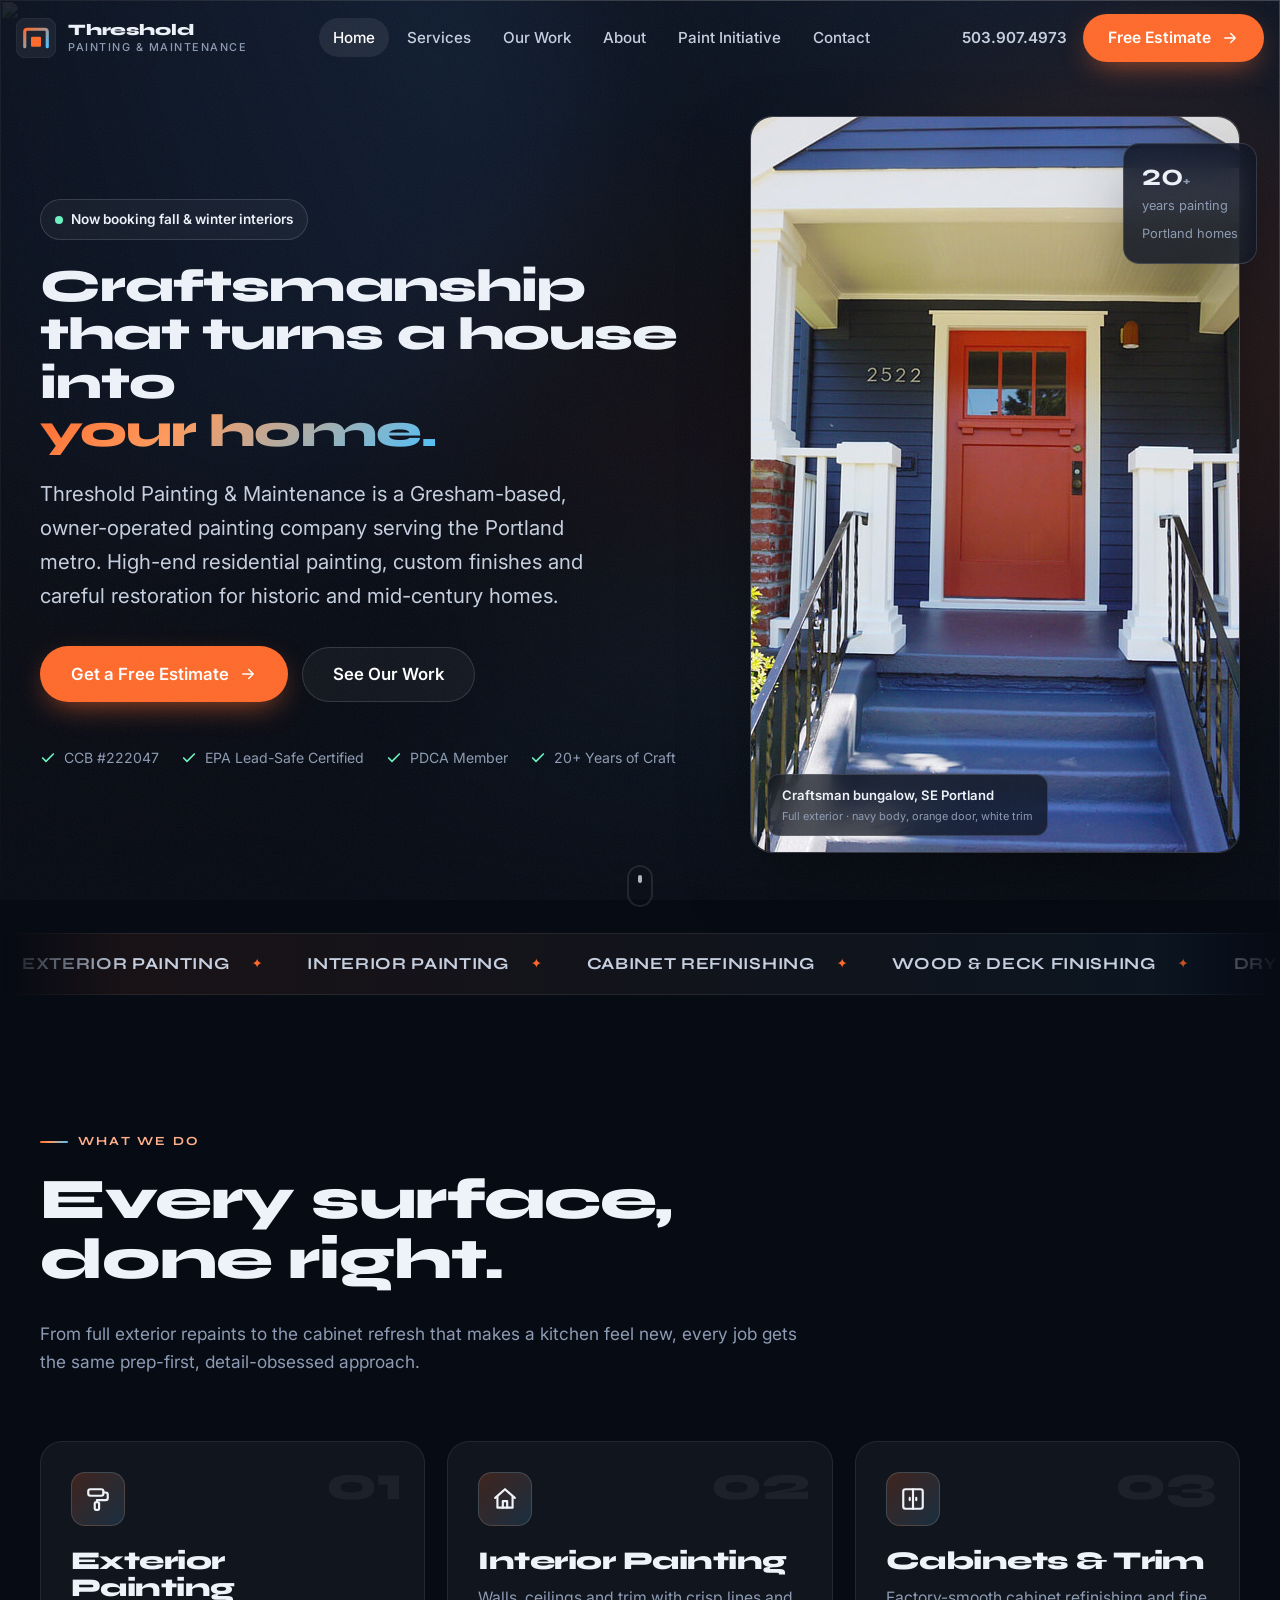
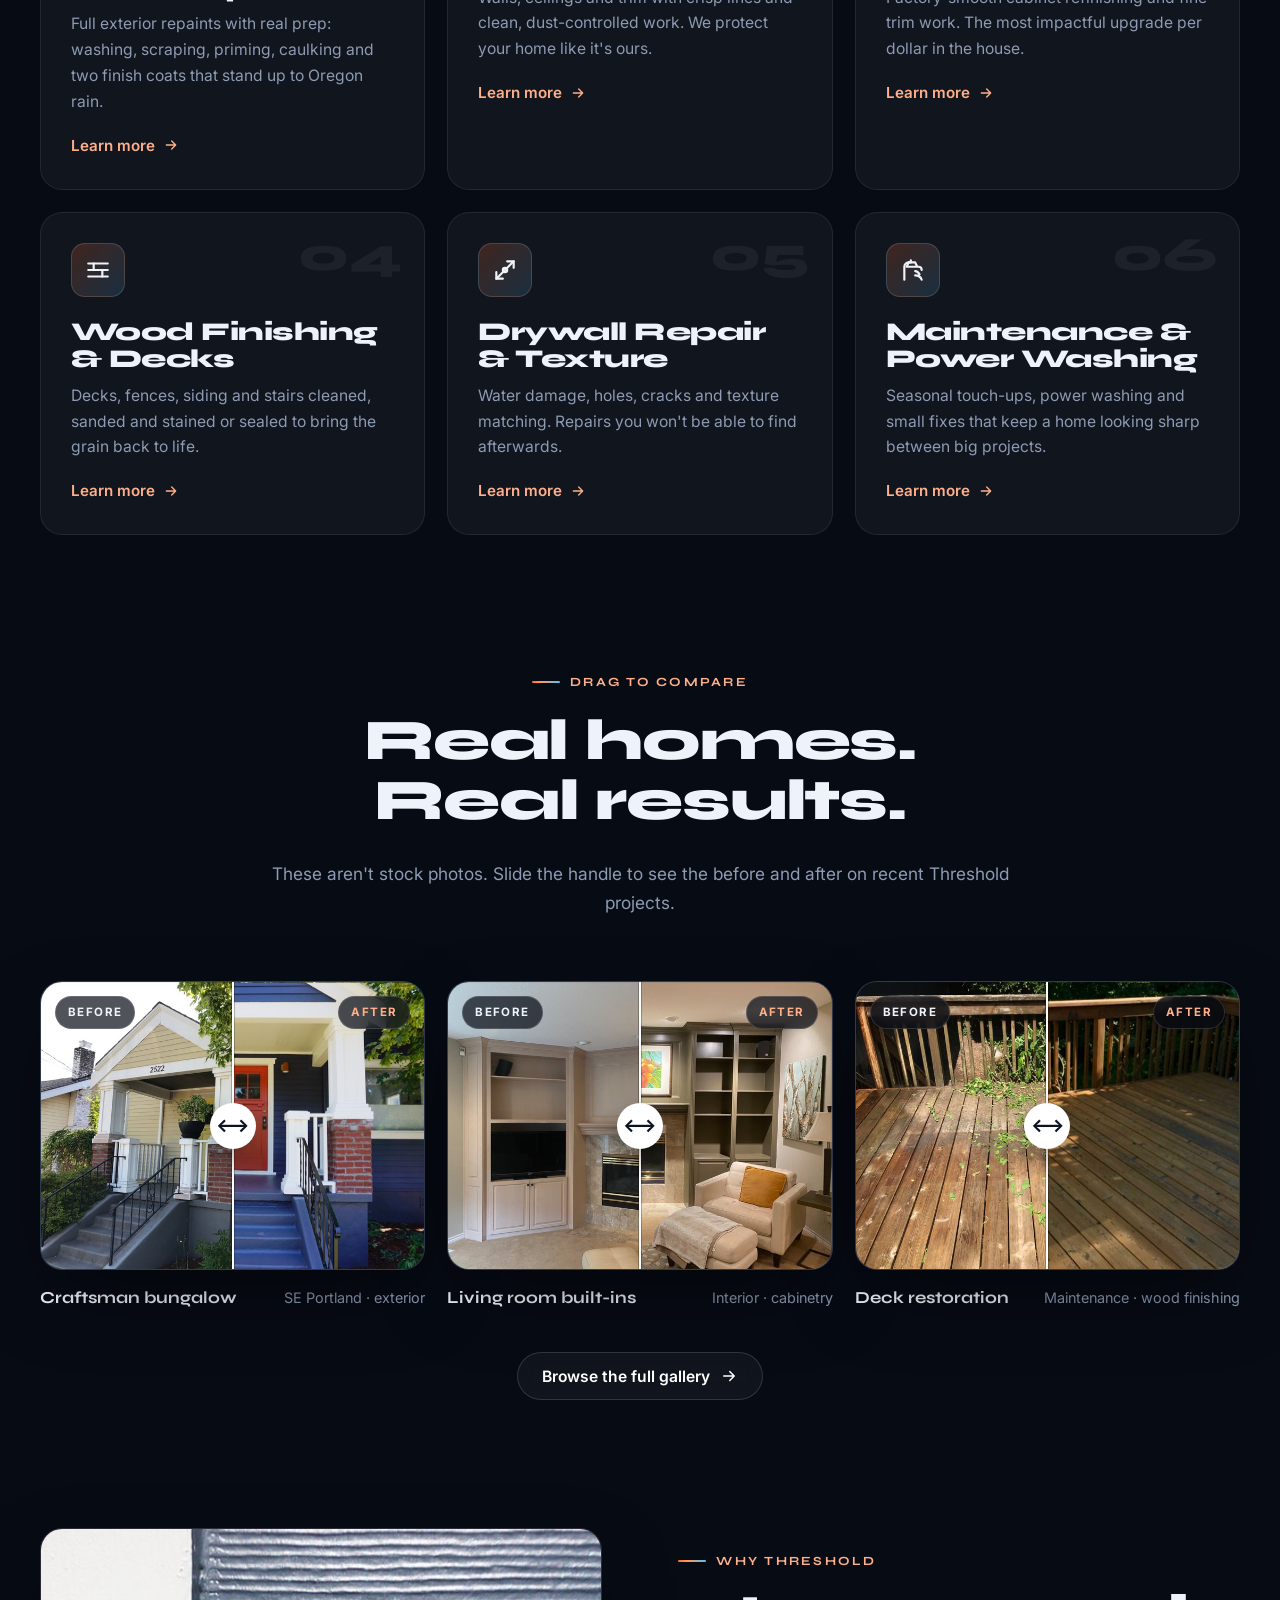
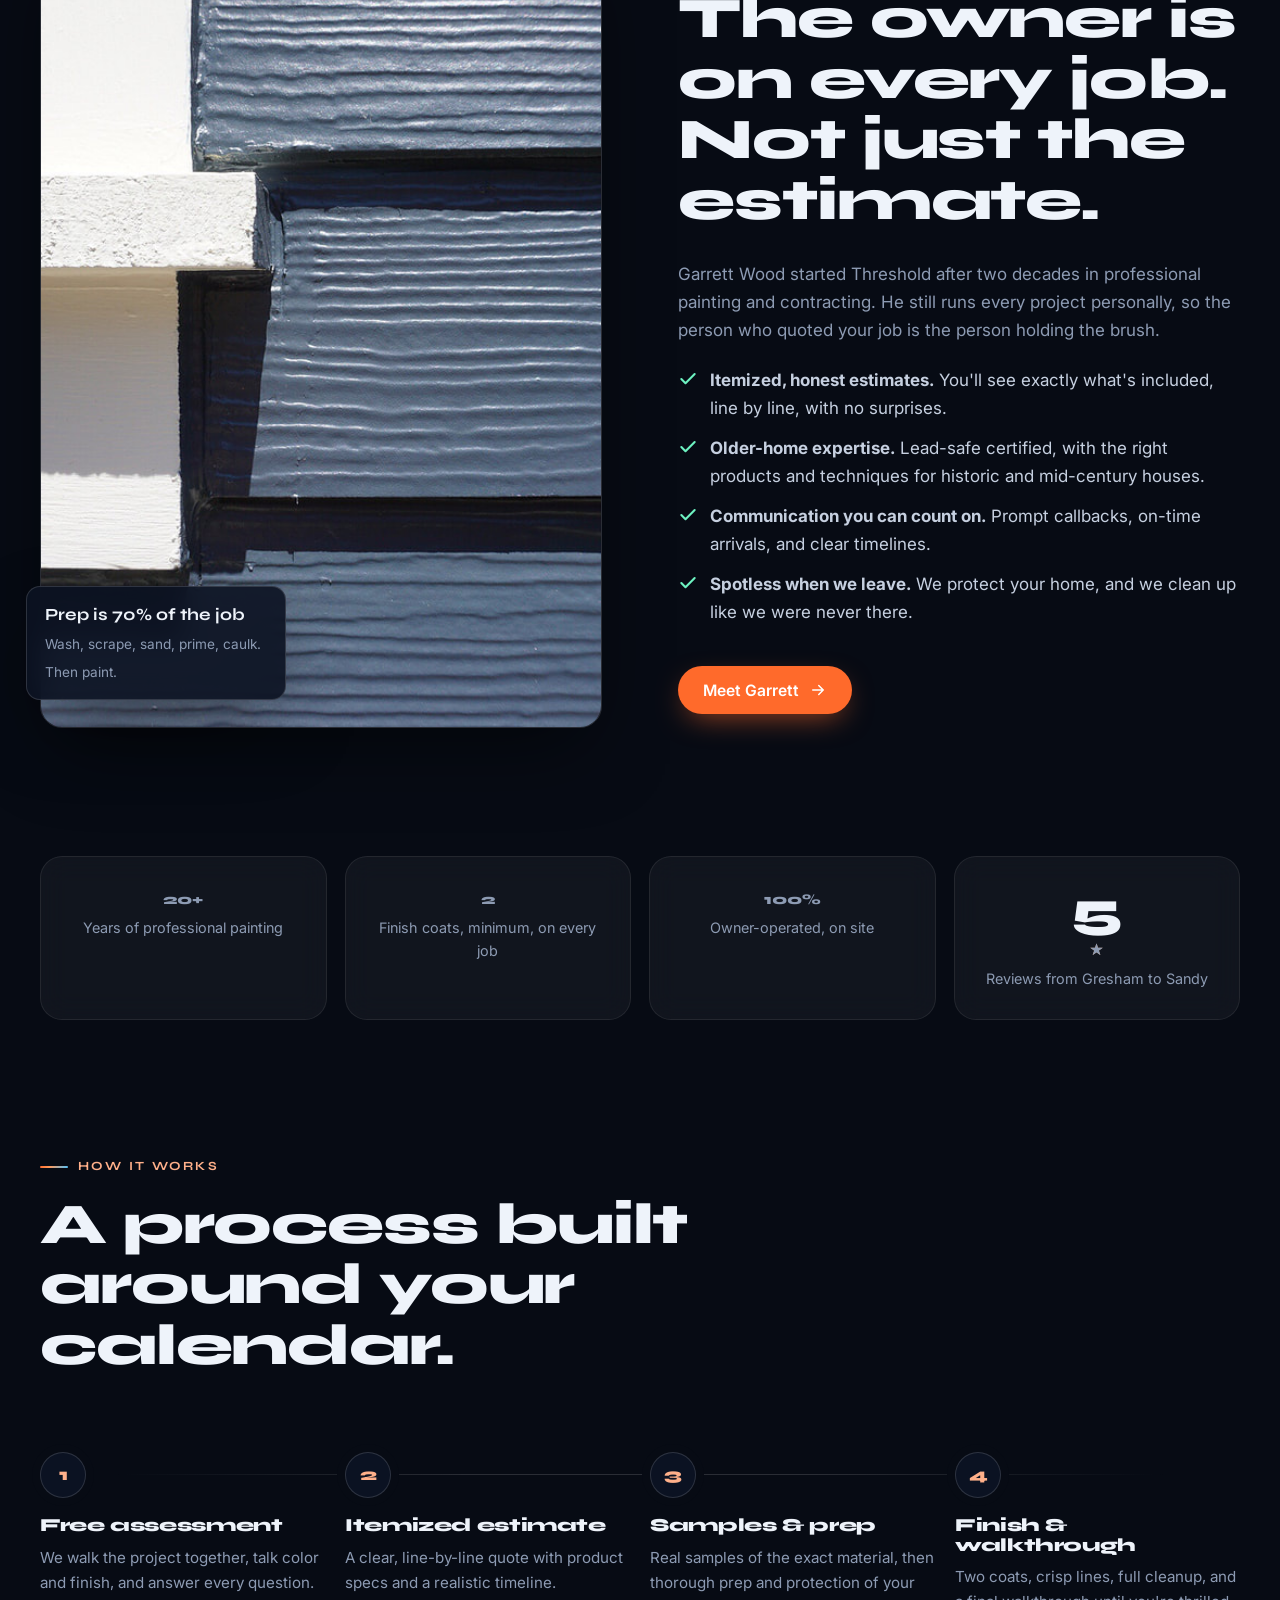
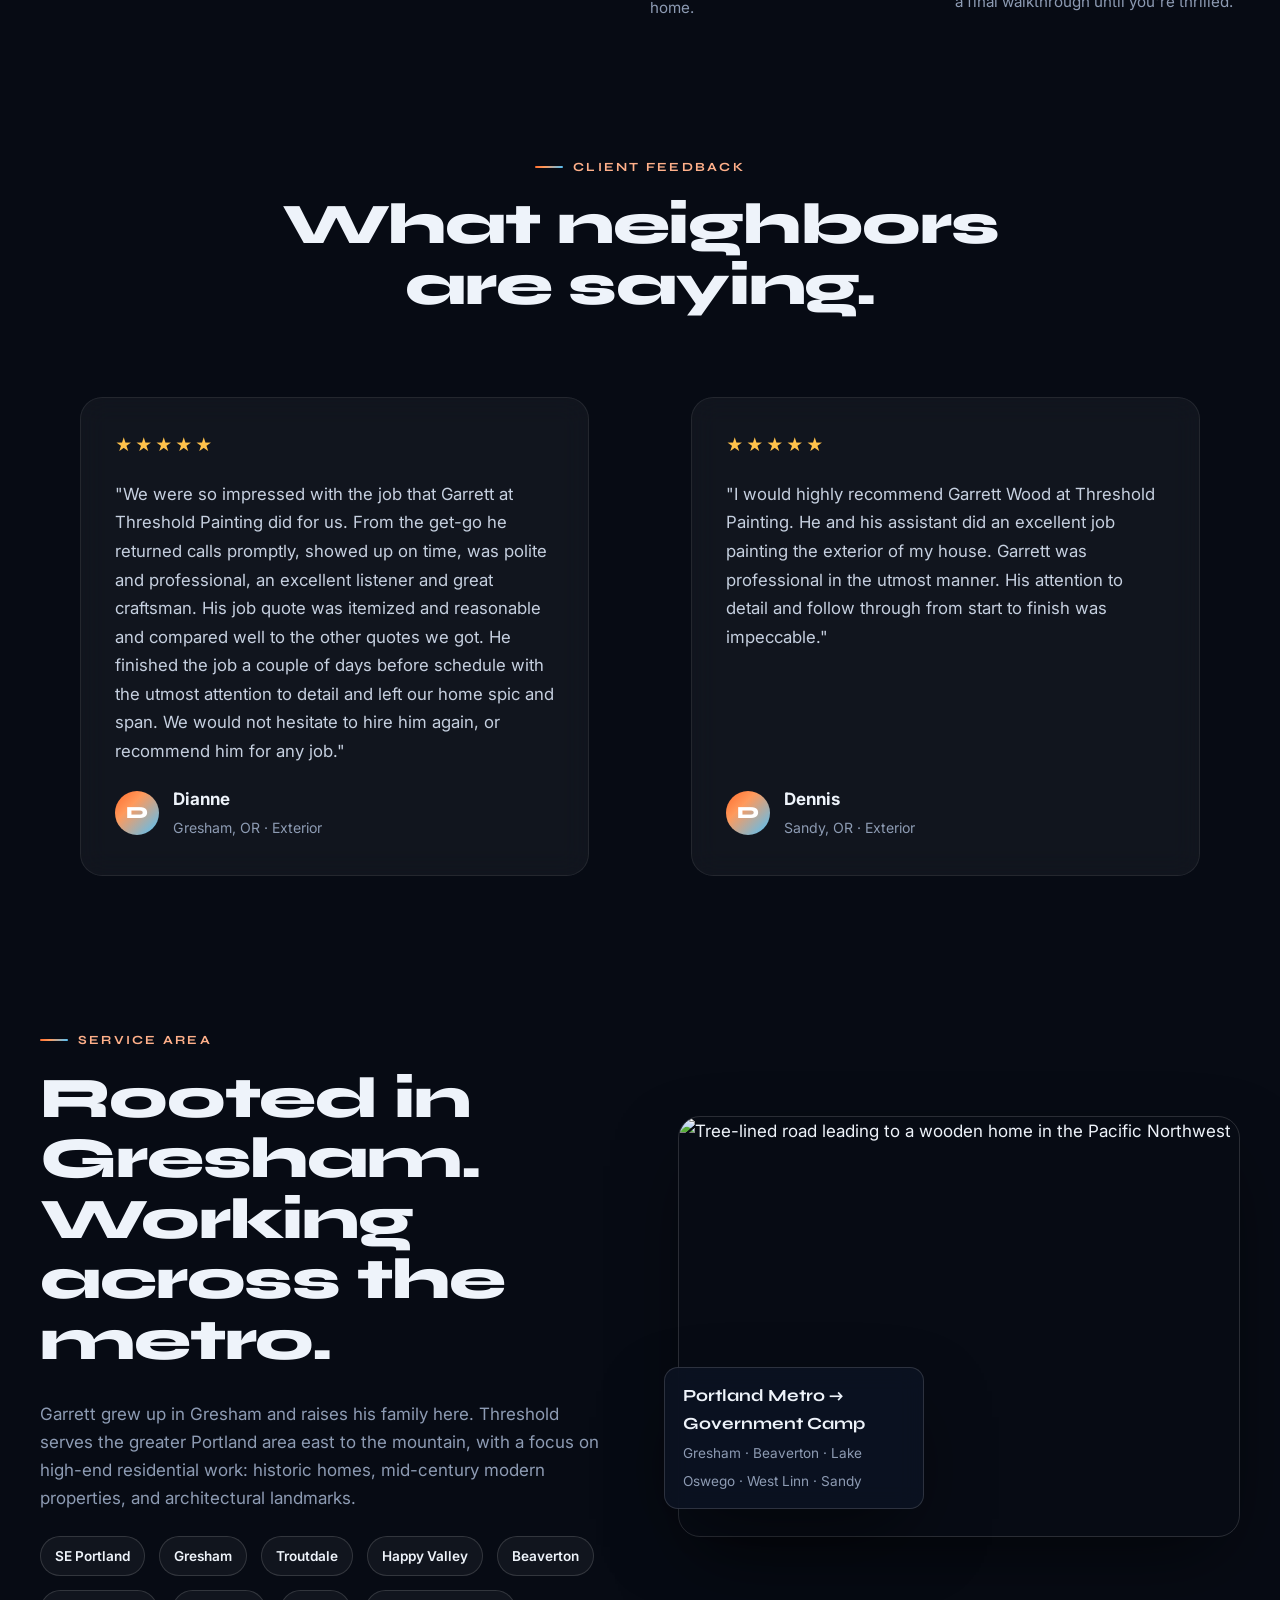
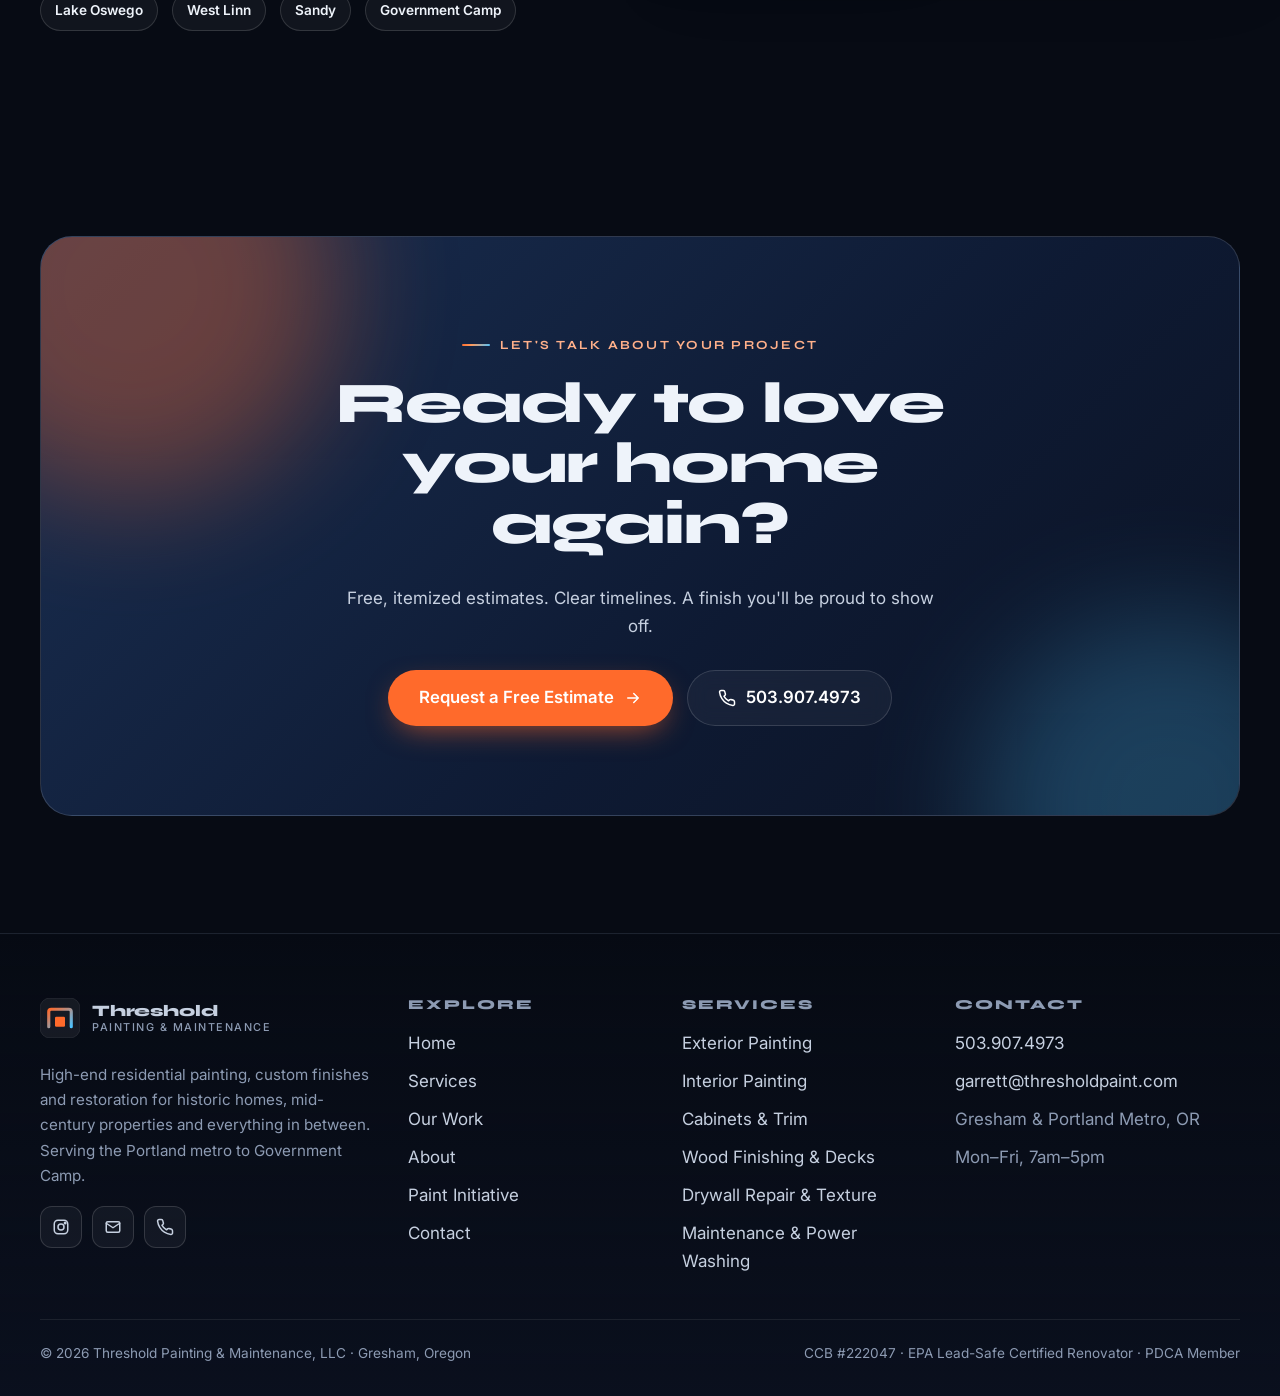
==== index.html @ 192abc62 "Threshold Painting & Maintenance: new static site Complete rebuild of thresholdpaint.com as a static" ====
<!DOCTYPE html>
<html lang="en">
<head>
<meta charset="utf-8">
<meta name="viewport" content="width=device-width, initial-scale=1, viewport-fit=cover">
<title>Threshold Painting &amp; Maintenance | Portland &amp; Gresham House Painters</title>
<meta name="description" content="Owner-operated, high-end residential painting in Gresham and the Portland metro. Exterior &amp; interior painting, cabinets, wood finishing, drywall repair. CCB #222047. Free estimates.">
<link rel="canonical" href="https://www.thresholdpaint.com/">
<meta name="theme-color" content="#070b14">
<meta property="og:type" content="website">
<meta property="og:site_name" content="Threshold Painting &amp; Maintenance">
<meta property="og:title" content="Threshold Painting &amp; Maintenance | Portland &amp; Gresham House Painters">
<meta property="og:description" content="Owner-operated, high-end residential painting in Gresham and the Portland metro. Exterior &amp; interior painting, cabinets, wood finishing, drywall repair. CCB #222047. Free estimates.">
<meta property="og:url" content="https://www.thresholdpaint.com/">
<meta property="og:image" content="https://www.thresholdpaint.com/images/gallery/ext-01.jpg">
<meta name="twitter:card" content="summary_large_image">
<link rel="icon" href="assets/img/favicon.svg" type="image/svg+xml">
<link rel="preconnect" href="https://fonts.googleapis.com">
<link rel="preconnect" href="https://fonts.gstatic.com" crossorigin>
<link rel="preconnect" href="https://images.unsplash.com">
<link href="https://fonts.googleapis.com/css2?family=Syne:wght@700;800&family=Inter:wght@400;500;600&display=swap" rel="stylesheet">
<link rel="stylesheet" href="assets/css/style.css">
<script type="application/ld+json">{
  "@context":"https://schema.org","@type":"HousePainter","name":"Threshold Painting & Maintenance, LLC",
  "url":"https://www.thresholdpaint.com/","telephone":"+15039074973","email":"garrett@thresholdpaint.com","image":"https://www.thresholdpaint.com/images/gallery/ext-01.jpg",
  "founder":{"@type":"Person","name":"Garrett Wood"},
  "address":{"@type":"PostalAddress","addressLocality":"Gresham","addressRegion":"OR","addressCountry":"US"},
  "areaServed":["Portland","Gresham","Beaverton","Lake Oswego","West Linn","Sandy","Government Camp"],
  "sameAs":["https://www.instagram.com/thresholdpainting/"],"priceRange":"$$",
  "hasCredential":[{"@type":"EducationalOccupationalCredential","name":"Oregon CCB #222047"},{"@type":"EducationalOccupationalCredential","name":"EPA Lead-Safe Certified Renovator"}]
}</script>
</head>
<body>
<a class="skip" href="#main">Skip to content</a>
<div class="progress" aria-hidden="true"></div>
<div class="fx-aurora" aria-hidden="true"><span></span><span></span><span></span></div>
<div class="fx-cursor" aria-hidden="true"></div>
<div class="fx-grain" aria-hidden="true"></div>
<header class="nav">
  <div class="container-wide">
    <a class="brand" href="index.html" aria-label="Threshold Painting &amp; Maintenance home">
  <svg class="brand-mark" viewBox="0 0 64 64" aria-hidden="true"><defs><linearGradient id="bg1" x1="0" y1="0" x2="1" y2="1"><stop offset="0" stop-color="#ff6a2b"/><stop offset="1" stop-color="#4cc2ff"/></linearGradient></defs><rect width="64" height="64" rx="16" fill="rgba(255,255,255,0.06)" stroke="rgba(255,255,255,0.14)"/><path d="M14 46 V22 a4 4 0 0 1 4-4 h28 a4 4 0 0 1 4 4 v24" fill="none" stroke="url(#bg1)" stroke-width="5" stroke-linecap="round"/><rect x="24" y="30" width="16" height="16" rx="2" fill="#ff6a2b"/></svg>
  <span class="brand-text">Threshold<small>Painting &amp; Maintenance</small></span>
</a>
    <nav aria-label="Primary"><ul class="nav-links"><li><a href="index.html" aria-current="page">Home</a></li><li><a href="services.html">Services</a></li><li><a href="gallery.html">Our Work</a></li><li><a href="about.html">About</a></li><li><a href="the-paint-initiative.html">Paint Initiative</a></li><li><a href="contact.html">Contact</a></li></ul></nav>
    <div class="nav-cta">
      <a class="nav-phone" href="tel:+15039074973">503.907.4973</a>
      <a class="btn btn-primary" href="contact.html">Free Estimate <svg viewBox="0 0 24 24" fill="none" stroke="currentColor" stroke-width="2" stroke-linecap="round" stroke-linejoin="round"><path d="M5 12h14M13 6l6 6-6 6"/></svg></a>
      <button class="nav-toggle" aria-label="Open menu" aria-expanded="false"><span></span></button>
    </div>
  </div>
</header>
<div class="drawer" aria-hidden="true">
  <div>
    <ul><li><a href="index.html" aria-current="page">Home</a></li><li><a href="services.html">Services</a></li><li><a href="gallery.html">Our Work</a></li><li><a href="about.html">About</a></li><li><a href="the-paint-initiative.html">Paint Initiative</a></li><li><a href="contact.html">Contact</a></li></ul>
    <p class="drawer-meta"><a href="tel:+15039074973">503.907.4973</a><a href="mailto:garrett@thresholdpaint.com">garrett@thresholdpaint.com</a></p>
  </div>
</div>
<div class="mobile-cta">
  <a class="btn btn-ghost" href="tel:+15039074973"><svg viewBox="0 0 24 24" fill="none" stroke="currentColor" stroke-width="2" stroke-linecap="round" stroke-linejoin="round"><path d="M22 16.9v3a2 2 0 0 1-2.2 2 19.8 19.8 0 0 1-8.6-3.1 19.5 19.5 0 0 1-6-6A19.8 19.8 0 0 1 2.1 4.2 2 2 0 0 1 4.1 2h3a2 2 0 0 1 2 1.7c.1.9.4 1.8.7 2.7a2 2 0 0 1-.5 2.1L8 9.8a16 16 0 0 0 6 6l1.3-1.3a2 2 0 0 1 2.1-.4c.9.3 1.8.6 2.7.7a2 2 0 0 1 1.7 2z"/></svg> Call</a>
  <a class="btn btn-primary" href="contact.html">Free Estimate</a>
</div>

<main id="main">
<section class="hero">
  <div class="hero-bg"><img src="https://images.unsplash.com/photo-1572120360610-d971b9d7767c?auto=format&fit=crop&w=2000&q=80" alt="" fetchpriority="high"></div>
  <div class="container hero-grid">
    <div>
      <span class="pill" style="margin-bottom:22px"><span class="dot-live"></span> Now booking fall &amp; winter interiors</span>
      <h1><span class="w" style="--i:0">Craftsmanship</span> <span class="w" style="--i:1">that</span> <span class="w" style="--i:2">turns</span> <span class="w" style="--i:3">a</span> <span class="w" style="--i:4">house</span> <span class="w" style="--i:5">into</span> <span class="line"><span class="w grad-text" style="--i:6">your home.</span></span></h1>
      <p class="lead">Threshold Painting &amp; Maintenance is a Gresham-based, owner-operated painting company serving the Portland metro. High-end residential painting, custom finishes and careful restoration for historic and mid-century homes.</p>
      <div class="hero-actions">
        <a class="btn btn-primary btn-lg" href="contact.html">Get a Free Estimate <svg viewBox="0 0 24 24" fill="none" stroke="currentColor" stroke-width="2" stroke-linecap="round" stroke-linejoin="round"><path d="M5 12h14M13 6l6 6-6 6"/></svg></a>
        <a class="btn btn-ghost btn-lg" href="gallery.html">See Our Work</a>
      </div>
      <div class="hero-trust">
        <span><svg viewBox="0 0 24 24" fill="none" stroke="currentColor" stroke-width="2.5" stroke-linecap="round" stroke-linejoin="round"><path d="M20 6L9 17l-5-5"/></svg> CCB #222047</span>
        <span><svg viewBox="0 0 24 24" fill="none" stroke="currentColor" stroke-width="2.5" stroke-linecap="round" stroke-linejoin="round"><path d="M20 6L9 17l-5-5"/></svg> EPA Lead-Safe Certified</span>
        <span><svg viewBox="0 0 24 24" fill="none" stroke="currentColor" stroke-width="2.5" stroke-linecap="round" stroke-linejoin="round"><path d="M20 6L9 17l-5-5"/></svg> PDCA Member</span>
        <span><svg viewBox="0 0 24 24" fill="none" stroke="currentColor" stroke-width="2.5" stroke-linecap="round" stroke-linejoin="round"><path d="M20 6L9 17l-5-5"/></svg> 20+ Years of Craft</span>
      </div>
    </div>
    <div>
      <div class="hero-card" data-tilt>
        <img src="images/gallery/ext-01.jpg" alt="Craftsman bungalow in SE Portland painted navy with an orange front door" width="1100" height="735" fetchpriority="high">
        <div class="chip">Craftsman bungalow, SE Portland<small>Full exterior · navy body, orange door, white trim</small></div>
        <div class="hero-stat"><strong>20<span class="grad-text">+</span></strong><span>years painting<br>Portland homes</span></div>
      </div>
    </div>
  </div>
  <div class="scroll-cue" aria-hidden="true"></div>
</section>

<div class="marquee" aria-hidden="true"><div class="marquee-track">
  <span>Exterior Painting</span><span>Interior Painting</span><span>Cabinet Refinishing</span><span>Wood &amp; Deck Finishing</span><span>Drywall Repair &amp; Texture</span><span>Trim Work</span><span>Power Washing</span><span>Historic Restoration</span><span>Exterior Painting</span><span>Interior Painting</span><span>Cabinet Refinishing</span><span>Wood &amp; Deck Finishing</span><span>Drywall Repair &amp; Texture</span><span>Trim Work</span><span>Power Washing</span><span>Historic Restoration</span>
</div></div>

<section class="section" id="services">
  <div class="container">
    <div class="section-head reveal">
      <span class="eyebrow">What we do</span>
      <h2>Every surface, done right.</h2>
      <p>From full exterior repaints to the cabinet refresh that makes a kitchen feel new, every job gets the same prep-first, detail-obsessed approach.</p>
    </div>
    <div class="grid grid-3"><a class="card reveal" style="--d:0.0s" href="services.html#exterior">
      <span class="card-num">01</span>
      <div class="card-icon"><svg viewBox="0 0 24 24" fill="none" stroke="currentColor" stroke-width="2" stroke-linecap="round" stroke-linejoin="round"><rect x="3" y="3" width="14" height="6" rx="2"/><path d="M17 6h2a2 2 0 0 1 2 2v3a2 2 0 0 1-2 2h-8v2"/><rect x="9" y="15" width="4" height="7" rx="1"/></svg></div>
      <h3>Exterior Painting</h3><p>Full exterior repaints with real prep: washing, scraping, priming, caulking and two finish coats that stand up to Oregon rain.</p>
      <span class="card-link">Learn more <svg viewBox="0 0 24 24" fill="none" stroke="currentColor" stroke-width="2" stroke-linecap="round" stroke-linejoin="round"><path d="M5 12h14M13 6l6 6-6 6"/></svg></span>
    </a><a class="card reveal" style="--d:0.08s" href="services.html#interior">
      <span class="card-num">02</span>
      <div class="card-icon"><svg viewBox="0 0 24 24" fill="none" stroke="currentColor" stroke-width="2" stroke-linecap="round" stroke-linejoin="round"><path d="M3 11 12 3l9 8"/><path d="M5 10v10h14V10"/><path d="M10 20v-6h4v6"/></svg></div>
      <h3>Interior Painting</h3><p>Walls, ceilings and trim with crisp lines and clean, dust-controlled work. We protect your home like it's ours.</p>
      <span class="card-link">Learn more <svg viewBox="0 0 24 24" fill="none" stroke="currentColor" stroke-width="2" stroke-linecap="round" stroke-linejoin="round"><path d="M5 12h14M13 6l6 6-6 6"/></svg></span>
    </a><a class="card reveal" style="--d:0.16s" href="services.html#cabinets">
      <span class="card-num">03</span>
      <div class="card-icon"><svg viewBox="0 0 24 24" fill="none" stroke="currentColor" stroke-width="2" stroke-linecap="round" stroke-linejoin="round"><rect x="3" y="3" width="18" height="18" rx="2"/><path d="M12 3v18M9 11v2M15 11v2"/></svg></div>
      <h3>Cabinets &amp; Trim</h3><p>Factory-smooth cabinet refinishing and fine trim work. The most impactful upgrade per dollar in the house.</p>
      <span class="card-link">Learn more <svg viewBox="0 0 24 24" fill="none" stroke="currentColor" stroke-width="2" stroke-linecap="round" stroke-linejoin="round"><path d="M5 12h14M13 6l6 6-6 6"/></svg></span>
    </a><a class="card reveal" style="--d:0.24s" href="services.html#wood">
      <span class="card-num">04</span>
      <div class="card-icon"><svg viewBox="0 0 24 24" fill="none" stroke="currentColor" stroke-width="2" stroke-linecap="round" stroke-linejoin="round"><path d="M3 6h18M3 12h18M3 18h18"/><path d="M8 6v6M16 12v6"/></svg></div>
      <h3>Wood Finishing &amp; Decks</h3><p>Decks, fences, siding and stairs cleaned, sanded and stained or sealed to bring the grain back to life.</p>
      <span class="card-link">Learn more <svg viewBox="0 0 24 24" fill="none" stroke="currentColor" stroke-width="2" stroke-linecap="round" stroke-linejoin="round"><path d="M5 12h14M13 6l6 6-6 6"/></svg></span>
    </a><a class="card reveal" style="--d:0.32s" href="services.html#drywall">
      <span class="card-num">05</span>
      <div class="card-icon"><svg viewBox="0 0 24 24" fill="none" stroke="currentColor" stroke-width="2" stroke-linecap="round" stroke-linejoin="round"><path d="M4 20 20 4"/><path d="M14 4h6v6"/><path d="M4 14v6h6"/><circle cx="12" cy="12" r="2"/></svg></div>
      <h3>Drywall Repair &amp; Texture</h3><p>Water damage, holes, cracks and texture matching. Repairs you won't be able to find afterwards.</p>
      <span class="card-link">Learn more <svg viewBox="0 0 24 24" fill="none" stroke="currentColor" stroke-width="2" stroke-linecap="round" stroke-linejoin="round"><path d="M5 12h14M13 6l6 6-6 6"/></svg></span>
    </a><a class="card reveal" style="--d:0.4s" href="services.html#maintenance">
      <span class="card-num">06</span>
      <div class="card-icon"><svg viewBox="0 0 24 24" fill="none" stroke="currentColor" stroke-width="2" stroke-linecap="round" stroke-linejoin="round"><path d="M4 21V9a4 4 0 0 1 4-4h2V3"/><path d="M8 5h6l2 4H6z"/><path d="M14 13c2 0 3 1 4 3M14 17c3 0 5 1 6 4M17 9c2 0 3 1 3 3"/></svg></div>
      <h3>Maintenance &amp; Power Washing</h3><p>Seasonal touch-ups, power washing and small fixes that keep a home looking sharp between big projects.</p>
      <span class="card-link">Learn more <svg viewBox="0 0 24 24" fill="none" stroke="currentColor" stroke-width="2" stroke-linecap="round" stroke-linejoin="round"><path d="M5 12h14M13 6l6 6-6 6"/></svg></span>
    </a></div>
  </div>
</section>

<section class="section" style="padding-top:0">
  <div class="container">
    <div class="section-head center reveal">
      <span class="eyebrow">Drag to compare</span>
      <h2>Real homes. Real results.</h2>
      <p>These aren't stock photos. Slide the handle to see the before and after on recent Threshold projects.</p>
    </div>
    <div class="grid grid-3">
      <div class="reveal-scale">
  <div class="ba" style="--pos:50%">
    <img class="ba-before" src="images/gallery/thumbs/ext-03.jpg" alt="Craftsman bungalow — before" loading="lazy">
    <img class="ba-after" src="images/gallery/thumbs/ext-01.jpg" alt="Craftsman bungalow — after" loading="lazy">
    <span class="ba-label before">Before</span><span class="ba-label after">After</span>
    <div class="ba-handle" aria-hidden="true"></div>
    <input type="range" min="0" max="100" value="50" aria-label="Drag to compare before and after: Craftsman bungalow">
  </div>
  <div class="ba-caption"><strong>Craftsman bungalow</strong><span>SE Portland · exterior</span></div>
</div>
      <div class="reveal-scale">
  <div class="ba" style="--pos:50%">
    <img class="ba-before" src="images/gallery/thumbs/int-11.jpg" alt="Living room built-ins — before" loading="lazy">
    <img class="ba-after" src="images/gallery/thumbs/int-12.jpg" alt="Living room built-ins — after" loading="lazy">
    <span class="ba-label before">Before</span><span class="ba-label after">After</span>
    <div class="ba-handle" aria-hidden="true"></div>
    <input type="range" min="0" max="100" value="50" aria-label="Drag to compare before and after: Living room built-ins">
  </div>
  <div class="ba-caption"><strong>Living room built-ins</strong><span>Interior · cabinetry</span></div>
</div>
      <div class="reveal-scale">
  <div class="ba" style="--pos:50%">
    <img class="ba-before" src="images/gallery/thumbs/mnt-04.jpg" alt="Deck restoration — before" loading="lazy">
    <img class="ba-after" src="images/gallery/thumbs/mnt-03.jpg" alt="Deck restoration — after" loading="lazy">
    <span class="ba-label before">Before</span><span class="ba-label after">After</span>
    <div class="ba-handle" aria-hidden="true"></div>
    <input type="range" min="0" max="100" value="50" aria-label="Drag to compare before and after: Deck restoration">
  </div>
  <div class="ba-caption"><strong>Deck restoration</strong><span>Maintenance · wood finishing</span></div>
</div>
    </div>
    <div class="center mt-3 reveal"><a class="btn btn-ghost" href="gallery.html">Browse the full gallery <svg viewBox="0 0 24 24" fill="none" stroke="currentColor" stroke-width="2" stroke-linecap="round" stroke-linejoin="round"><path d="M5 12h14M13 6l6 6-6 6"/></svg></a></div>
  </div>
</section>

<section class="section" style="padding-top:0">
  <div class="container">
    <div class="split">
      <div class="split-media reveal-l">
        <img src="images/gallery/ext-08.jpg" alt="Close-up of freshly painted navy lap siding meeting crisp white trim" loading="lazy" width="1067" height="800">
        <div class="float-tag"><strong>Prep is 70% of the job</strong><span>Wash, scrape, sand, prime, caulk. Then paint.</span></div>
      </div>
      <div class="reveal">
        <span class="eyebrow">Why Threshold</span>
        <h2>The owner is on every job. Not just the estimate.</h2>
        <p class="muted">Garrett Wood started Threshold after two decades in professional painting and contracting. He still runs every project personally, so the person who quoted your job is the person holding the brush.</p>
        <ul class="checks">
          <li><svg viewBox="0 0 24 24" fill="none" stroke="currentColor" stroke-width="2.5" stroke-linecap="round" stroke-linejoin="round"><path d="M20 6L9 17l-5-5"/></svg><span><strong>Itemized, honest estimates.</strong> You'll see exactly what's included, line by line, with no surprises.</span></li>
          <li><svg viewBox="0 0 24 24" fill="none" stroke="currentColor" stroke-width="2.5" stroke-linecap="round" stroke-linejoin="round"><path d="M20 6L9 17l-5-5"/></svg><span><strong>Older-home expertise.</strong> Lead-safe certified, with the right products and techniques for historic and mid-century houses.</span></li>
          <li><svg viewBox="0 0 24 24" fill="none" stroke="currentColor" stroke-width="2.5" stroke-linecap="round" stroke-linejoin="round"><path d="M20 6L9 17l-5-5"/></svg><span><strong>Communication you can count on.</strong> Prompt callbacks, on-time arrivals, and clear timelines.</span></li>
          <li><svg viewBox="0 0 24 24" fill="none" stroke="currentColor" stroke-width="2.5" stroke-linecap="round" stroke-linejoin="round"><path d="M20 6L9 17l-5-5"/></svg><span><strong>Spotless when we leave.</strong> We protect your home, and we clean up like we were never there.</span></li>
        </ul>
        <div class="row mt-3"><a class="btn btn-primary" href="about.html">Meet Garrett <svg viewBox="0 0 24 24" fill="none" stroke="currentColor" stroke-width="2" stroke-linecap="round" stroke-linejoin="round"><path d="M5 12h14M13 6l6 6-6 6"/></svg></a></div>
      </div>
    </div>
  </div>
</section>

<section class="section" style="padding-top:0">
  <div class="container">
    <div class="stats">
      <div class="stat glass reveal" style="--d:0s"><strong><span data-count="20" data-suffix="+">20+</span></strong><span>Years of professional painting</span></div>
      <div class="stat glass reveal" style="--d:0.08s"><strong><span data-count="2">2</span></strong><span>Finish coats, minimum, on every job</span></div>
      <div class="stat glass reveal" style="--d:0.16s"><strong><span data-count="100" data-suffix="%">100%</span></strong><span>Owner-operated, on site</span></div>
      <div class="stat glass reveal" style="--d:0.24s"><strong>5<span class="grad-text">★</span></strong><span>Reviews from Gresham to Sandy</span></div>
    </div>
  </div>
</section>

<section class="section" style="padding-top:0">
  <div class="container">
    <div class="section-head reveal">
      <span class="eyebrow">How it works</span>
      <h2>A process built around your calendar.</h2>
    </div>
    <div class="steps">
      <div class="step reveal" style="--d:0s"><div class="dot">1</div><h3>Free assessment</h3><p>We walk the project together, talk color and finish, and answer every question.</p></div>
      <div class="step reveal" style="--d:0.1s"><div class="dot">2</div><h3>Itemized estimate</h3><p>A clear, line-by-line quote with product specs and a realistic timeline.</p></div>
      <div class="step reveal" style="--d:0.2s"><div class="dot">3</div><h3>Samples &amp; prep</h3><p>Real samples of the exact material, then thorough prep and protection of your home.</p></div>
      <div class="step reveal" style="--d:0.3s"><div class="dot">4</div><h3>Finish &amp; walkthrough</h3><p>Two coats, crisp lines, full cleanup, and a final walkthrough until you're thrilled.</p></div>
    </div>
  </div>
</section>

<section class="section" style="padding-top:0" id="reviews">
  <div class="container">
    <div class="section-head center reveal">
      <span class="eyebrow">Client feedback</span>
      <h2>What neighbors are saying.</h2>
    </div>
    <div class="grid grid-2">
      <figure class="quote glass reveal" style="--d:0s">
        <div class="stars" aria-label="5 stars">★★★★★</div>
        <blockquote>"We were so impressed with the job that Garrett at Threshold Painting did for us. From the get-go he returned calls promptly, showed up on time, was polite and professional, an excellent listener and great craftsman. His job quote was itemized and reasonable and compared well to the other quotes we got. He finished the job a couple of days before schedule with the utmost attention to detail and left our home spic and span. We would not hesitate to hire him again, or recommend him for any job."</blockquote>
        <figcaption><div class="avatar">D</div><div><strong>Dianne</strong><span>Gresham, OR · Exterior</span></div></figcaption>
      </figure>
      <figure class="quote glass reveal" style="--d:0.1s">
        <div class="stars" aria-label="5 stars">★★★★★</div>
        <blockquote>"I would highly recommend Garrett Wood at Threshold Painting. He and his assistant did an excellent job painting the exterior of my house. Garrett was professional in the utmost manner. His attention to detail and follow through from start to finish was impeccable."</blockquote>
        <figcaption><div class="avatar">D</div><div><strong>Dennis</strong><span>Sandy, OR · Exterior</span></div></figcaption>
      </figure>
    </div>
  </div>
</section>

<section class="section" style="padding-top:0">
  <div class="container">
    <div class="split reverse">
      <div class="split-media reveal-l">
        <img src="https://images.unsplash.com/photo-1449844908441-8829872d2607?auto=format&fit=crop&w=1400&q=80" alt="Tree-lined road leading to a wooden home in the Pacific Northwest" loading="lazy">
        <div class="float-tag"><strong>Portland Metro → Government Camp</strong><span>Gresham · Beaverton · Lake Oswego · West Linn · Sandy</span></div>
      </div>
      <div class="reveal">
        <span class="eyebrow">Service area</span>
        <h2>Rooted in Gresham. Working across the metro.</h2>
        <p class="muted">Garrett grew up in Gresham and raises his family here. Threshold serves the greater Portland area east to the mountain, with a focus on high-end residential work: historic homes, mid-century modern properties, and architectural landmarks.</p>
        <div class="row mt-2">
          <span class="pill">SE Portland</span><span class="pill">Gresham</span><span class="pill">Troutdale</span><span class="pill">Happy Valley</span><span class="pill">Beaverton</span><span class="pill">Lake Oswego</span><span class="pill">West Linn</span><span class="pill">Sandy</span><span class="pill">Government Camp</span>
        </div>
      </div>
    </div>
  </div>
</section>

<section class="section-tight"><div class="container">
  <div class="cta-band reveal">
    <span class="eyebrow" style="justify-content:center">Let's talk about your project</span>
    <h2>Ready to love your home again?</h2>
    <p>Free, itemized estimates. Clear timelines. A finish you'll be proud to show off.</p>
    <div class="hero-actions">
      <a class="btn btn-primary btn-lg" href="contact.html">Request a Free Estimate <svg viewBox="0 0 24 24" fill="none" stroke="currentColor" stroke-width="2" stroke-linecap="round" stroke-linejoin="round"><path d="M5 12h14M13 6l6 6-6 6"/></svg></a>
      <a class="btn btn-ghost btn-lg" href="tel:+15039074973"><svg viewBox="0 0 24 24" fill="none" stroke="currentColor" stroke-width="2" stroke-linecap="round" stroke-linejoin="round"><path d="M22 16.9v3a2 2 0 0 1-2.2 2 19.8 19.8 0 0 1-8.6-3.1 19.5 19.5 0 0 1-6-6A19.8 19.8 0 0 1 2.1 4.2 2 2 0 0 1 4.1 2h3a2 2 0 0 1 2 1.7c.1.9.4 1.8.7 2.7a2 2 0 0 1-.5 2.1L8 9.8a16 16 0 0 0 6 6l1.3-1.3a2 2 0 0 1 2.1-.4c.9.3 1.8.6 2.7.7a2 2 0 0 1 1.7 2z"/></svg> 503.907.4973</a>
    </div>
  </div>
</div></section>
</main>
<footer class="footer">
  <div class="container">
    <div class="footer-grid">
      <div>
        <a class="brand" href="index.html" aria-label="Threshold Painting &amp; Maintenance home">
  <svg class="brand-mark" viewBox="0 0 64 64" aria-hidden="true"><defs><linearGradient id="bg1" x1="0" y1="0" x2="1" y2="1"><stop offset="0" stop-color="#ff6a2b"/><stop offset="1" stop-color="#4cc2ff"/></linearGradient></defs><rect width="64" height="64" rx="16" fill="rgba(255,255,255,0.06)" stroke="rgba(255,255,255,0.14)"/><path d="M14 46 V22 a4 4 0 0 1 4-4 h28 a4 4 0 0 1 4 4 v24" fill="none" stroke="url(#bg1)" stroke-width="5" stroke-linecap="round"/><rect x="24" y="30" width="16" height="16" rx="2" fill="#ff6a2b"/></svg>
  <span class="brand-text">Threshold<small>Painting &amp; Maintenance</small></span>
</a>
        <p class="mt-2">High-end residential painting, custom finishes and restoration for historic homes, mid-century properties and everything in between. Serving the Portland metro to Government Camp.</p>
        <div class="social">
          <a href="https://www.instagram.com/thresholdpainting/" target="_blank" rel="noopener" aria-label="Instagram"><svg viewBox="0 0 24 24" fill="none" stroke="currentColor" stroke-width="2" stroke-linecap="round" stroke-linejoin="round"><rect x="3" y="3" width="18" height="18" rx="5"/><circle cx="12" cy="12" r="4"/><circle cx="17.5" cy="6.5" r="1" fill="currentColor"/></svg></a>
          <a href="mailto:garrett@thresholdpaint.com" aria-label="Email"><svg viewBox="0 0 24 24" fill="none" stroke="currentColor" stroke-width="2" stroke-linecap="round" stroke-linejoin="round"><rect x="3" y="5" width="18" height="14" rx="2"/><path d="m3 7 9 6 9-6"/></svg></a>
          <a href="tel:+15039074973" aria-label="Call"><svg viewBox="0 0 24 24" fill="none" stroke="currentColor" stroke-width="2" stroke-linecap="round" stroke-linejoin="round"><path d="M22 16.9v3a2 2 0 0 1-2.2 2 19.8 19.8 0 0 1-8.6-3.1 19.5 19.5 0 0 1-6-6A19.8 19.8 0 0 1 2.1 4.2 2 2 0 0 1 4.1 2h3a2 2 0 0 1 2 1.7c.1.9.4 1.8.7 2.7a2 2 0 0 1-.5 2.1L8 9.8a16 16 0 0 0 6 6l1.3-1.3a2 2 0 0 1 2.1-.4c.9.3 1.8.6 2.7.7a2 2 0 0 1 1.7 2z"/></svg></a>
        </div>
      </div>
      <div>
        <h4>Explore</h4>
        <ul><li><a href="index.html">Home</a></li><li><a href="services.html">Services</a></li><li><a href="gallery.html">Our Work</a></li><li><a href="about.html">About</a></li><li><a href="the-paint-initiative.html">Paint Initiative</a></li><li><a href="contact.html">Contact</a></li></ul>
      </div>
      <div>
        <h4>Services</h4>
        <ul>
          <li><a href="services.html#exterior">Exterior Painting</a></li>
          <li><a href="services.html#interior">Interior Painting</a></li>
          <li><a href="services.html#cabinets">Cabinets &amp; Trim</a></li>
          <li><a href="services.html#wood">Wood Finishing &amp; Decks</a></li>
          <li><a href="services.html#drywall">Drywall Repair &amp; Texture</a></li>
          <li><a href="services.html#maintenance">Maintenance &amp; Power Washing</a></li>
        </ul>
      </div>
      <div>
        <h4>Contact</h4>
        <ul>
          <li><a href="tel:+15039074973">503.907.4973</a></li>
          <li><a href="mailto:garrett@thresholdpaint.com">garrett@thresholdpaint.com</a></li>
          <li><span class="muted">Gresham &amp; Portland Metro, OR</span></li>
          <li><span class="muted">Mon–Fri, 7am–5pm</span></li>
        </ul>
      </div>
    </div>
    <div class="footer-bottom">
      <span>© <span data-year>2026</span> Threshold Painting &amp; Maintenance, LLC · Gresham, Oregon</span>
      <span>CCB #222047 · EPA Lead-Safe Certified Renovator · PDCA Member</span>
    </div>
  </div>
</footer>
<script src="assets/js/main.js" defer></script>
</body>
</html>
---- assets/css/style.css ----
/* ==========================================================================
   Threshold Painting & Maintenance — site styles
   Pure CSS, no build step. Edit freely.
   ========================================================================== */

:root {
  --bg: #070b14;
  --bg-2: #0b1222;
  --bg-3: #101a30;
  --ink: #eef3fa;
  --ink-2: #c6d0e0;
  --muted: #8d9bb3;
  --line: rgba(255, 255, 255, 0.08);
  --line-2: rgba(255, 255, 255, 0.14);
  --glass: rgba(255, 255, 255, 0.045);
  --glass-2: rgba(255, 255, 255, 0.08);
  --navy: #1f3a5f;
  --navy-2: #2c4f80;
  --accent: #ff6a2b;      /* the orange front door */
  --accent-2: #ffb08a;
  --sky: #4cc2ff;
  --mint: #6df2c1;
  --violet: #8a7cff;
  --grad: linear-gradient(135deg, #ff6a2b 0%, #ff9a5c 35%, #4cc2ff 100%);
  --grad-2: linear-gradient(135deg, #4cc2ff, #8a7cff);
  --shadow: 0 30px 80px -20px rgba(0, 0, 0, 0.6);
  --radius: 22px;
  --radius-sm: 14px;
  --nav-h: 76px;
  --font-display: "Syne", "Inter", system-ui, sans-serif;
  --font-body: "Inter", system-ui, -apple-system, "Segoe UI", Roboto, sans-serif;
  --ease: cubic-bezier(0.22, 1, 0.36, 1);
  --mx: 50vw;
  --my: 50vh;
}

*, *::before, *::after { box-sizing: border-box; }
html { scroll-behavior: smooth; -webkit-text-size-adjust: 100%; }
body {
  margin: 0;
  background: var(--bg);
  color: var(--ink);
  font-family: var(--font-body);
  font-size: 17px;
  line-height: 1.65;
  overflow-x: hidden;
  -webkit-font-smoothing: antialiased;
}
img { max-width: 100%; display: block; }
a { color: inherit; text-decoration: none; }
button { font: inherit; color: inherit; cursor: pointer; }
::selection { background: var(--accent); color: #fff; }

h1, h2, h3, h4 {
  font-family: var(--font-display);
  font-weight: 800;
  line-height: 1.05;
  letter-spacing: -0.02em;
  margin: 0 0 0.5em;
}
h1 { font-size: clamp(2.6rem, 7vw, 5.6rem); }
h2 { font-size: clamp(2rem, 4.6vw, 3.6rem); }
h3 { font-size: clamp(1.25rem, 2.2vw, 1.6rem); }
p { margin: 0 0 1.1em; }
.lead { font-size: clamp(1.05rem, 1.6vw, 1.3rem); color: var(--ink-2); }
.muted { color: var(--muted); }
.grad-text {
  background: var(--grad);
  -webkit-background-clip: text;
  background-clip: text;
  color: transparent;
}

.container { width: min(1200px, 100% - 32px); margin-inline: auto; }
.container-wide { width: min(1440px, 100% - 32px); margin-inline: auto; }
.section { padding: clamp(72px, 10vw, 140px) 0; position: relative; }
.section-tight { padding: clamp(48px, 6vw, 90px) 0; }

/* Eyebrow label */
.eyebrow {
  display: inline-flex; align-items: center; gap: 10px;
  font-family: var(--font-display);
  font-size: 0.78rem; font-weight: 700; letter-spacing: 0.18em; text-transform: uppercase;
  color: var(--accent-2);
  margin-bottom: 18px;
}
.eyebrow::before {
  content: ""; width: 28px; height: 2px; background: var(--grad); border-radius: 2px;
}

/* --------------------------------------------------------------------------
   Background FX: aurora blobs + grain + cursor glow
   -------------------------------------------------------------------------- */
.fx-aurora {
  position: fixed; inset: 0; z-index: -2; overflow: hidden; pointer-events: none;
  background: radial-gradient(1200px 800px at 80% -10%, rgba(44, 79, 128, 0.35), transparent 60%),
              radial-gradient(900px 700px at -10% 80%, rgba(255, 106, 43, 0.14), transparent 60%),
              var(--bg);
}
.fx-aurora span {
  position: absolute; border-radius: 50%; filter: blur(80px); opacity: 0.55;
  mix-blend-mode: screen; will-change: transform;
  animation: drift 26s var(--ease) infinite alternate;
}
.fx-aurora span:nth-child(1) { width: 60vw; height: 60vw; left: -15vw; top: -20vw; background: #23457a; animation-duration: 30s; }
.fx-aurora span:nth-child(2) { width: 45vw; height: 45vw; right: -10vw; top: 10vh; background: #ff6a2b; opacity: 0.22; animation-duration: 38s; animation-delay: -10s; }
.fx-aurora span:nth-child(3) { width: 50vw; height: 50vw; left: 30vw; bottom: -25vw; background: #4cc2ff; opacity: 0.16; animation-duration: 34s; animation-delay: -20s; }
@keyframes drift {
  from { transform: translate3d(0, 0, 0) scale(1); }
  to   { transform: translate3d(8vw, 6vh, 0) scale(1.15); }
}
.fx-grain {
  position: fixed; inset: 0; z-index: 999; pointer-events: none; opacity: 0.06; overflow: hidden;
  background-image: url("data:image/svg+xml,%3Csvg xmlns='http://www.w3.org/2000/svg' width='160' height='160'%3E%3Cfilter id='n'%3E%3CfeTurbulence type='fractalNoise' baseFrequency='0.9' numOctaves='2' stitchTiles='stitch'/%3E%3C/filter%3E%3Crect width='100%25' height='100%25' filter='url(%23n)'/%3E%3C/svg%3E");
  animation: grain 0.6s steps(2) infinite;
}
@keyframes grain { 0% { background-position: 0 0; } 50% { background-position: -40px 60px; } 100% { background-position: 60px -40px; } }
.fx-cursor {
  position: fixed; inset: 0; z-index: -1; pointer-events: none;
  background: radial-gradient(520px 520px at var(--mx) var(--my), rgba(255, 106, 43, 0.10), transparent 65%);
  transition: opacity 0.4s;
}
@media (hover: none) { .fx-cursor { display: none; } }

/* --------------------------------------------------------------------------
   Navigation
   -------------------------------------------------------------------------- */
.nav {
  position: fixed; top: 0; left: 0; right: 0; z-index: 100;
  height: var(--nav-h);
  display: flex; align-items: center;
  transition: background 0.4s, backdrop-filter 0.4s, border-color 0.4s, height 0.3s;
  border-bottom: 1px solid transparent;
}
.nav.is-scrolled {
  height: 64px;
  background: rgba(7, 11, 20, 0.66);
  backdrop-filter: blur(18px) saturate(160%);
  -webkit-backdrop-filter: blur(18px) saturate(160%);
  border-color: var(--line);
}
.nav .container-wide { display: flex; align-items: center; justify-content: space-between; gap: 24px; }
.brand { display: flex; align-items: center; gap: 12px; font-family: var(--font-display); font-weight: 800; letter-spacing: -0.01em; }
.brand-mark { width: 40px; height: 40px; flex: none; }
.brand-text { line-height: 1.05; font-size: 1rem; }
.brand-text small { display: block; font-family: var(--font-body); font-weight: 500; font-size: 0.68rem; letter-spacing: 0.14em; text-transform: uppercase; color: var(--muted); margin-top: 3px; }
.nav-links { display: flex; align-items: center; gap: 4px; list-style: none; margin: 0; padding: 0; }
.nav-links a {
  position: relative; padding: 10px 14px; border-radius: 999px; font-weight: 500; font-size: 0.95rem; color: var(--ink-2);
  transition: color 0.25s, background 0.25s;
}
.nav-links a:hover, .nav-links a[aria-current="page"] { color: #fff; background: var(--glass-2); }
.nav-cta { display: flex; align-items: center; gap: 10px; }
.nav-phone { font-weight: 600; color: var(--ink-2); font-size: 0.95rem; padding: 10px 6px; }
.nav-phone:hover { color: #fff; }
.nav-toggle {
  display: none; width: 46px; height: 46px; border-radius: 12px; border: 1px solid var(--line-2); background: var(--glass);
  align-items: center; justify-content: center; position: relative;
}
.nav-toggle span, .nav-toggle span::before, .nav-toggle span::after {
  content: ""; display: block; width: 20px; height: 2px; background: #fff; border-radius: 2px; position: relative; transition: transform 0.3s, opacity 0.3s;
}
.nav-toggle span::before { position: absolute; top: -6px; }
.nav-toggle span::after { position: absolute; top: 6px; }
body.nav-open .nav-toggle span { background: transparent; }
body.nav-open .nav-toggle span::before { transform: translateY(6px) rotate(45deg); }
body.nav-open .nav-toggle span::after { transform: translateY(-6px) rotate(-45deg); }

@media (max-width: 960px) {
  .nav-links, .nav-phone { display: none; }
  .nav-toggle { display: inline-flex; }
  .nav-cta .btn { display: none; }
  .brand-text { font-size: 0.9rem; }
}
.drawer {
  position: fixed; inset: 0; z-index: 90; display: grid; place-items: center;
  background: rgba(7, 11, 20, 0.86); backdrop-filter: blur(24px); -webkit-backdrop-filter: blur(24px);
  opacity: 0; visibility: hidden; transition: opacity 0.35s, visibility 0.35s;
}
body.nav-open .drawer { opacity: 1; visibility: visible; }
.drawer ul { list-style: none; margin: 0; padding: 0; text-align: center; }
.drawer li { transform: translateY(20px); opacity: 0; transition: transform 0.5s var(--ease), opacity 0.5s; }
body.nav-open .drawer li { transform: none; opacity: 1; }
body.nav-open .drawer li:nth-child(2) { transition-delay: 0.05s; }
body.nav-open .drawer li:nth-child(3) { transition-delay: 0.1s; }
body.nav-open .drawer li:nth-child(4) { transition-delay: 0.15s; }
body.nav-open .drawer li:nth-child(5) { transition-delay: 0.2s; }
body.nav-open .drawer li:nth-child(6) { transition-delay: 0.25s; }
body.nav-open .drawer li:nth-child(7) { transition-delay: 0.3s; }
.drawer a { display: block; padding: 12px; font-family: var(--font-display); font-size: clamp(1.8rem, 7vw, 2.6rem); font-weight: 800; }
.drawer a[aria-current="page"] { color: var(--accent-2); }
.drawer .drawer-meta { margin-top: 28px; color: var(--muted); font-size: 0.95rem; display: grid; gap: 6px; text-align: center; }
.drawer .drawer-meta a { font: inherit; color: var(--ink); padding: 4px; }
body.nav-open { overflow: hidden; }

/* --------------------------------------------------------------------------
   Buttons
   -------------------------------------------------------------------------- */
.btn {
  position: relative; display: inline-flex; align-items: center; justify-content: center; gap: 10px;
  padding: 14px 24px; border-radius: 999px; font-weight: 600; font-size: 0.98rem; line-height: 1;
  border: 1px solid transparent; transition: transform 0.35s var(--ease), box-shadow 0.35s, background 0.3s, border-color 0.3s;
  white-space: nowrap; overflow: hidden; isolation: isolate;
}
.btn svg { width: 18px; height: 18px; flex: none; transition: transform 0.35s var(--ease); }
.btn:hover svg { transform: translateX(4px); }
.btn-primary { background: var(--accent); color: #fff; box-shadow: 0 10px 30px -10px rgba(255, 106, 43, 0.7); }
.btn-primary::after {
  content: ""; position: absolute; inset: 0; z-index: -1; background: var(--grad); opacity: 0; transition: opacity 0.35s;
}
.btn-primary:hover { transform: translateY(-2px); box-shadow: 0 18px 40px -12px rgba(255, 106, 43, 0.8); }
.btn-primary:hover::after { opacity: 1; }
.btn-ghost { background: var(--glass); border-color: var(--line-2); color: #fff; backdrop-filter: blur(10px); }
.btn-ghost:hover { background: var(--glass-2); transform: translateY(-2px); border-color: rgba(255, 255, 255, 0.28); }
.btn-lg { padding: 18px 30px; font-size: 1.05rem; }
.btn-block { width: 100%; }

/* --------------------------------------------------------------------------
   Hero
   -------------------------------------------------------------------------- */
.hero {
  position: relative; min-height: 100svh; display: flex; align-items: center;
  padding: calc(var(--nav-h) + 40px) 0 80px; overflow: hidden;
}
.hero-bg {
  position: absolute; inset: 0; z-index: -1;
}
.hero-bg img {
  width: 100%; height: 100%; object-fit: cover; object-position: center;
  opacity: 0.42; transform: scale(1.08);
  animation: hero-zoom 18s var(--ease) forwards;
  filter: saturate(1.1) contrast(1.05);
}
@keyframes hero-zoom { to { transform: scale(1); } }
.hero-bg::after {
  content: ""; position: absolute; inset: 0;
  background: linear-gradient(180deg, rgba(7, 11, 20, 0.35) 0%, rgba(7, 11, 20, 0.55) 55%, var(--bg) 100%),
              linear-gradient(90deg, rgba(7, 11, 20, 0.7) 0%, transparent 60%);
}
.hero-grid { display: grid; grid-template-columns: minmax(0, 1.15fr) minmax(0, 0.85fr); gap: 48px; align-items: center; }
.hero h1 { font-size: clamp(2.3rem, 3.6vw, 3.8rem); }
.hero h1 { margin-bottom: 22px; }
.hero h1 .line { display: block; }
.hero .lead { max-width: 560px; margin-bottom: 34px; }
.hero-actions { display: flex; flex-wrap: wrap; gap: 14px; align-items: center; }
.hero-trust { display: flex; flex-wrap: wrap; gap: 22px; margin-top: 44px; color: var(--muted); font-size: 0.88rem; }
.hero-trust span { display: inline-flex; align-items: center; gap: 8px; }
.hero-trust svg { width: 16px; height: 16px; color: var(--mint); }

.hero-card {
  position: relative; border-radius: var(--radius); overflow: visible;
  border: 1px solid var(--line-2); background: var(--glass);
  box-shadow: var(--shadow); transform-style: preserve-3d;
}
.hero-card img { aspect-ratio: 4 / 3; object-fit: cover; width: 100%; border-radius: var(--radius); }
.hero-card .chip {
  position: absolute; left: 16px; bottom: 16px; padding: 10px 14px; border-radius: 12px;
  background: rgba(7, 11, 20, 0.7); backdrop-filter: blur(12px); border: 1px solid var(--line-2);
  font-size: 0.82rem; font-weight: 600;
}
.hero-card .chip small { display: block; font-weight: 400; color: var(--muted); }
.hero-stat {
  position: absolute; right: -18px; top: 26px; padding: 16px 18px; border-radius: 16px;
  background: rgba(12, 18, 34, 0.85); backdrop-filter: blur(14px); border: 1px solid var(--line-2);
  box-shadow: var(--shadow); animation: float 6s ease-in-out infinite;
}
.hero-stat strong { display: block; font-family: var(--font-display); font-size: 1.9rem; line-height: 1; }
.hero-stat span { font-size: 0.8rem; color: var(--muted); }
@keyframes float { 0%, 100% { transform: translateY(0); } 50% { transform: translateY(-10px); } }

.scroll-cue {
  position: absolute; left: 50%; bottom: 26px; transform: translateX(-50%);
  width: 26px; height: 42px; border: 2px solid var(--line-2); border-radius: 16px; opacity: 0.7;
}
.scroll-cue::after {
  content: ""; position: absolute; left: 50%; top: 8px; width: 4px; height: 8px; margin-left: -2px; border-radius: 4px;
  background: #fff; animation: cue 1.8s infinite;
}
@keyframes cue { 0% { transform: translateY(0); opacity: 1; } 100% { transform: translateY(14px); opacity: 0; } }

@media (max-width: 960px) {
  .hero { min-height: auto; padding-top: calc(var(--nav-h) + 24px); }
  .hero-grid { grid-template-columns: minmax(0, 1fr); gap: 36px; }
  .hero h1 { font-size: clamp(1.6rem, 7.4vw, 3.4rem); }
  .hero-stat { right: 10px; top: 12px; padding: 12px 14px; }
  .scroll-cue { display: none; }
}

/* --------------------------------------------------------------------------
   Marquee
   -------------------------------------------------------------------------- */
.marquee {
  position: relative; overflow: hidden; border-block: 1px solid var(--line);
  background: linear-gradient(90deg, rgba(255, 106, 43, 0.08), rgba(76, 194, 255, 0.06));
  padding: 16px 0; -webkit-mask-image: linear-gradient(90deg, transparent, #000 10%, #000 90%, transparent);
  mask-image: linear-gradient(90deg, transparent, #000 10%, #000 90%, transparent);
}
.marquee-track { display: flex; gap: 0; width: max-content; animation: marquee 34s linear infinite; }
.marquee:hover .marquee-track { animation-play-state: paused; }
.marquee-track span {
  display: inline-flex; align-items: center; gap: 22px; padding: 0 22px;
  font-family: var(--font-display); font-weight: 700; font-size: 1.05rem; letter-spacing: 0.04em; text-transform: uppercase; color: var(--ink-2);
}
.marquee-track span::after { content: "✦"; color: var(--accent); font-size: 0.8em; }
@keyframes marquee { to { transform: translateX(-50%); } }

/* --------------------------------------------------------------------------
   Cards / glass
   -------------------------------------------------------------------------- */
.glass {
  background: var(--glass); border: 1px solid var(--line);
  backdrop-filter: blur(14px); -webkit-backdrop-filter: blur(14px);
  border-radius: var(--radius);
}
.section-head { max-width: 760px; margin-bottom: clamp(36px, 5vw, 64px); }
.section-head.center { margin-inline: auto; text-align: center; }
.section-head.center .eyebrow { justify-content: center; }
.section-head p { color: var(--muted); font-size: 1.08rem; }

.grid { display: grid; gap: 22px; }
.grid-3 { grid-template-columns: repeat(3, minmax(0, 1fr)); }
.grid-2 { grid-template-columns: repeat(2, minmax(0, 1fr)); }
@media (max-width: 960px) { .grid-3 { grid-template-columns: repeat(2, minmax(0, 1fr)); } }
@media (max-width: 620px) { .grid-3, .grid-2 { grid-template-columns: minmax(0, 1fr); } h1, h2 { overflow-wrap: break-word; } }

.card {
  position: relative; padding: 30px; border-radius: var(--radius); overflow: hidden;
  background: var(--glass); border: 1px solid var(--line);
  transition: transform 0.45s var(--ease), border-color 0.35s, background 0.35s;
}
.card::before {
  content: ""; position: absolute; inset: -1px; border-radius: inherit; padding: 1px;
  background: linear-gradient(135deg, rgba(255, 106, 43, 0.6), rgba(76, 194, 255, 0.4));
  -webkit-mask: linear-gradient(#000 0 0) content-box, linear-gradient(#000 0 0);
  mask: linear-gradient(#000 0 0) content-box, linear-gradient(#000 0 0);
  -webkit-mask-composite: xor; mask-composite: exclude;
  opacity: 0; transition: opacity 0.4s;
}
.card::after {
  content: ""; position: absolute; width: 260px; height: 260px; border-radius: 50%;
  left: var(--cx, 50%); top: var(--cy, 50%); transform: translate(-50%, -50%);
  background: radial-gradient(circle, rgba(255, 106, 43, 0.18), transparent 65%);
  opacity: 0; transition: opacity 0.4s; pointer-events: none;
}
.card:hover { transform: translateY(-6px); background: var(--glass-2); }
.card:hover::before, .card:hover::after { opacity: 1; }
.card-icon {
  width: 54px; height: 54px; border-radius: 14px; display: grid; place-items: center; margin-bottom: 22px;
  background: linear-gradient(135deg, rgba(255, 106, 43, 0.2), rgba(76, 194, 255, 0.15)); border: 1px solid var(--line-2);
}
.card-icon svg { width: 26px; height: 26px; }
.card h3 { margin-bottom: 10px; }
.card p { color: var(--muted); margin: 0; font-size: 0.98rem; }
.card .card-link { display: inline-flex; align-items: center; gap: 8px; margin-top: 18px; font-weight: 600; color: var(--accent-2); font-size: 0.95rem; }
.card .card-link svg { width: 16px; height: 16px; transition: transform 0.3s var(--ease); }
.card:hover .card-link svg { transform: translateX(4px); }
.card-num { position: absolute; right: 22px; top: 18px; font-family: var(--font-display); font-weight: 800; font-size: 3rem; color: rgba(255, 255, 255, 0.05); line-height: 1; }

/* --------------------------------------------------------------------------
   Before / After slider
   -------------------------------------------------------------------------- */
.ba {
  position: relative; border-radius: var(--radius); overflow: hidden; border: 1px solid var(--line-2);
  aspect-ratio: 4 / 3; background: var(--bg-3); user-select: none; -webkit-user-select: none; touch-action: pan-y;
  box-shadow: var(--shadow);
}
.ba img { position: absolute; inset: 0; width: 100%; height: 100%; object-fit: cover; pointer-events: none; }
.ba .ba-after { clip-path: inset(0 0 0 var(--pos, 50%)); }
.ba .ba-handle {
  position: absolute; top: 0; bottom: 0; left: var(--pos, 50%); width: 2px; background: #fff; transform: translateX(-1px);
  box-shadow: 0 0 0 1px rgba(0, 0, 0, 0.25);
}
.ba .ba-handle::after {
  content: "⟷"; position: absolute; top: 50%; left: 50%; transform: translate(-50%, -50%);
  width: 46px; height: 46px; border-radius: 50%; background: #fff; color: #0b1222; display: grid; place-items: center;
  font-size: 1.2rem; font-weight: 700; box-shadow: 0 10px 30px rgba(0, 0, 0, 0.4);
}
.ba input[type="range"] {
  position: absolute; inset: 0; width: 100%; height: 100%; margin: 0; opacity: 0; cursor: ew-resize; -webkit-appearance: none; appearance: none;
}
.ba .ba-label {
  position: absolute; top: 14px; padding: 6px 12px; border-radius: 999px; font-size: 0.72rem; font-weight: 700; letter-spacing: 0.12em; text-transform: uppercase;
  background: rgba(7, 11, 20, 0.7); backdrop-filter: blur(8px); border: 1px solid var(--line-2); pointer-events: none;
}
.ba .ba-label.before { left: 14px; }
.ba .ba-label.after { right: 14px; color: var(--accent-2); }
.ba-caption { margin-top: 14px; display: flex; justify-content: space-between; gap: 12px; align-items: baseline; }
.ba-caption strong { font-family: var(--font-display); font-size: 1.05rem; }
.ba-caption span { color: var(--muted); font-size: 0.9rem; }

/* --------------------------------------------------------------------------
   Stats
   -------------------------------------------------------------------------- */
.stats { display: grid; grid-template-columns: repeat(4, minmax(0, 1fr)); gap: 18px; }
.stat { padding: 28px 24px; text-align: center; }
.stat strong { display: block; font-family: var(--font-display); font-size: clamp(2.2rem, 4vw, 3.4rem); font-weight: 800; line-height: 1; }
.stat span { display: block; margin-top: 8px; color: var(--muted); font-size: 0.9rem; }
@media (max-width: 760px) { .stats { grid-template-columns: repeat(2, minmax(0, 1fr)); } }

/* --------------------------------------------------------------------------
   Testimonials
   -------------------------------------------------------------------------- */
.quote { padding: 34px; display: flex; flex-direction: column; gap: 20px; }
.quote .stars { color: #ffc24b; letter-spacing: 3px; font-size: 1.05rem; }
.quote blockquote { margin: 0; font-size: 1.05rem; color: var(--ink-2); line-height: 1.7; }
.quote figcaption { display: flex; align-items: center; gap: 14px; margin-top: auto; }
.quote .avatar {
  width: 44px; height: 44px; border-radius: 50%; display: grid; place-items: center; font-family: var(--font-display); font-weight: 800;
  background: var(--grad); color: #fff;
}
.quote figcaption strong { display: block; }
.quote figcaption span { color: var(--muted); font-size: 0.88rem; }

/* --------------------------------------------------------------------------
   Process timeline
   -------------------------------------------------------------------------- */
.steps { display: grid; grid-template-columns: repeat(4, minmax(0, 1fr)); gap: 20px; counter-reset: step; position: relative; }
.steps::before {
  content: ""; position: absolute; left: 6%; right: 6%; top: 34px; height: 1px;
  background: linear-gradient(90deg, transparent, var(--line-2), var(--line-2), transparent);
}
.step { position: relative; padding-top: 12px; }
.step .dot {
  width: 46px; height: 46px; border-radius: 50%; display: grid; place-items: center; margin-bottom: 18px; position: relative; z-index: 1;
  background: var(--bg-2); border: 1px solid var(--line-2); font-family: var(--font-display); font-weight: 800; color: var(--accent-2);
  box-shadow: 0 0 0 8px var(--bg);
}
.step h3 { font-size: 1.15rem; }
.step p { color: var(--muted); font-size: 0.95rem; margin: 0; }
@media (max-width: 860px) { .steps { grid-template-columns: repeat(2, minmax(0, 1fr)); } .steps::before { display: none; } }
@media (max-width: 480px) { .steps { grid-template-columns: minmax(0, 1fr); } }

/* --------------------------------------------------------------------------
   Split / feature blocks
   -------------------------------------------------------------------------- */
.split { display: grid; grid-template-columns: minmax(0,1fr) minmax(0,1fr); gap: clamp(32px, 6vw, 80px); align-items: center; }
.split.reverse > :first-child { order: 2; }
.split-media { position: relative; }
.split-media img { border-radius: var(--radius); border: 1px solid var(--line-2); box-shadow: var(--shadow); aspect-ratio: 4 / 3; object-fit: cover; width: 100%; }
.split-media .float-tag {
  position: absolute; left: -14px; bottom: 28px; padding: 14px 18px; border-radius: 14px;
  background: rgba(12, 18, 34, 0.9); backdrop-filter: blur(12px); border: 1px solid var(--line-2); box-shadow: var(--shadow); max-width: 260px;
}
.float-tag strong { display: block; font-family: var(--font-display); }
.float-tag span { font-size: 0.85rem; color: var(--muted); }
.checks { list-style: none; padding: 0; margin: 22px 0 0; display: grid; gap: 12px; }
.checks li { display: flex; gap: 12px; align-items: flex-start; color: var(--ink-2); }
.checks svg { width: 20px; height: 20px; flex: none; margin-top: 3px; color: var(--mint); }
@media (max-width: 900px) {
  .split { grid-template-columns: minmax(0, 1fr); }
  .split.reverse > :first-child { order: 0; }
  .split-media .float-tag { left: 12px; }
}

/* --------------------------------------------------------------------------
   CTA band
   -------------------------------------------------------------------------- */
.cta-band {
  position: relative; overflow: hidden; border-radius: 32px; padding: clamp(44px, 7vw, 90px) clamp(24px, 6vw, 80px);
  background: linear-gradient(135deg, #1a2f52 0%, #0e1a33 60%, #0b1222 100%); border: 1px solid var(--line-2);
  text-align: center;
}
.cta-band::before, .cta-band::after {
  content: ""; position: absolute; border-radius: 50%; filter: blur(60px); opacity: 0.55; pointer-events: none;
}
.cta-band::before { width: 420px; height: 420px; left: -120px; top: -160px; background: var(--accent); opacity: 0.35; }
.cta-band::after { width: 380px; height: 380px; right: -120px; bottom: -180px; background: var(--sky); opacity: 0.25; }
.cta-band > * { position: relative; z-index: 1; }
.cta-band h2 { max-width: 760px; margin-inline: auto; }
.cta-band p { color: var(--ink-2); max-width: 600px; margin: 0 auto 30px; }
.cta-band .hero-actions { justify-content: center; }

/* --------------------------------------------------------------------------
   Page hero (inner pages)
   -------------------------------------------------------------------------- */
.page-hero { position: relative; padding: calc(var(--nav-h) + clamp(48px, 8vw, 110px)) 0 clamp(40px, 6vw, 80px); overflow: hidden; }
.page-hero .bg { position: absolute; inset: 0; z-index: -1; }
.page-hero .bg img { width: 100%; height: 100%; object-fit: cover; opacity: 0.28; }
.page-hero .bg::after { content: ""; position: absolute; inset: 0; background: linear-gradient(180deg, rgba(7, 11, 20, 0.2), var(--bg)); }
.page-hero h1 { font-size: clamp(2.4rem, 6vw, 4.6rem); max-width: 900px; }
.page-hero .lead { max-width: 640px; }
.crumbs { display: flex; gap: 8px; color: var(--muted); font-size: 0.85rem; margin-bottom: 20px; }
.crumbs a:hover { color: #fff; }

/* --------------------------------------------------------------------------
   Gallery
   -------------------------------------------------------------------------- */
.filters { display: flex; flex-wrap: wrap; gap: 10px; margin-bottom: 34px; }
.filters button {
  padding: 10px 18px; border-radius: 999px; border: 1px solid var(--line-2); background: var(--glass); font-weight: 600; font-size: 0.9rem; color: var(--ink-2);
  transition: background 0.25s, color 0.25s, border-color 0.25s, transform 0.25s;
}
.filters button:hover { background: var(--glass-2); color: #fff; }
.filters button.is-active { background: #fff; color: #0b1222; border-color: #fff; }
.masonry { columns: 3; column-gap: 18px; }
.masonry figure {
  break-inside: avoid; margin: 0 0 18px; position: relative; border-radius: 18px; overflow: hidden; border: 1px solid var(--line);
  background: var(--bg-3); cursor: zoom-in; transform: translateZ(0);
}
.masonry figure img { width: 100%; height: auto; transition: transform 0.7s var(--ease), filter 0.5s; }
.masonry figure:hover img { transform: scale(1.05); }
.masonry figcaption {
  position: absolute; inset: auto 0 0; padding: 34px 16px 14px; font-size: 0.85rem; font-weight: 600;
  background: linear-gradient(180deg, transparent, rgba(7, 11, 20, 0.85)); opacity: 0; transform: translateY(8px); transition: opacity 0.35s, transform 0.35s var(--ease);
}
.masonry figure:hover figcaption { opacity: 1; transform: none; }
.masonry figure.is-hidden { display: none; }
.masonry .tag { position: absolute; left: 12px; top: 12px; padding: 5px 10px; border-radius: 999px; font-size: 0.68rem; font-weight: 700; letter-spacing: 0.1em; text-transform: uppercase; background: rgba(7, 11, 20, 0.7); backdrop-filter: blur(8px); border: 1px solid var(--line-2); }
@media (max-width: 960px) { .masonry { columns: 2; } }
@media (max-width: 560px) { .masonry { columns: 1; } .masonry figcaption { opacity: 1; transform: none; } }

.lightbox {
  position: fixed; inset: 0; z-index: 200; display: grid; place-items: center; padding: 20px;
  background: rgba(3, 6, 12, 0.92); backdrop-filter: blur(10px); opacity: 0; visibility: hidden; transition: opacity 0.3s, visibility 0.3s;
}
.lightbox.is-open { opacity: 1; visibility: visible; }
.lightbox img { max-width: min(1200px, 100%); max-height: 84vh; border-radius: 14px; box-shadow: var(--shadow); object-fit: contain; }
.lightbox .lb-cap { position: absolute; bottom: 22px; left: 50%; transform: translateX(-50%); color: var(--ink-2); font-size: 0.9rem; text-align: center; padding: 0 16px; }
.lightbox button {
  position: absolute; width: 48px; height: 48px; border-radius: 50%; border: 1px solid var(--line-2); background: rgba(255, 255, 255, 0.08); color: #fff; display: grid; place-items: center; font-size: 1.3rem;
  transition: background 0.25s;
}
.lightbox button:hover { background: rgba(255, 255, 255, 0.18); }
.lightbox .lb-close { top: 18px; right: 18px; }
.lightbox .lb-prev { left: 14px; top: 50%; transform: translateY(-50%); }
.lightbox .lb-next { right: 14px; top: 50%; transform: translateY(-50%); }

/* --------------------------------------------------------------------------
   Service detail rows
   -------------------------------------------------------------------------- */
.service-row { display: grid; grid-template-columns: minmax(0,1fr) minmax(0,1fr); gap: clamp(28px, 5vw, 70px); align-items: center; padding: clamp(40px, 6vw, 80px) 0; border-top: 1px solid var(--line); }
.service-row:nth-child(even) .service-media { order: -1; }
.service-media img { border-radius: var(--radius); aspect-ratio: 4 / 3; object-fit: cover; width: 100%; border: 1px solid var(--line-2); box-shadow: var(--shadow); }
.service-row h2 { font-size: clamp(1.7rem, 3.4vw, 2.6rem); }
.service-row .tags { display: flex; flex-wrap: wrap; gap: 8px; margin-top: 18px; }
.service-row .tags span { padding: 7px 12px; border-radius: 999px; background: var(--glass); border: 1px solid var(--line); font-size: 0.82rem; color: var(--ink-2); }
@media (max-width: 860px) { .service-row { grid-template-columns: minmax(0, 1fr); } .service-row:nth-child(even) .service-media { order: 0; } }

/* --------------------------------------------------------------------------
   Contact
   -------------------------------------------------------------------------- */
.contact-grid { display: grid; grid-template-columns: minmax(0,0.9fr) minmax(0,1.1fr); gap: clamp(28px, 5vw, 60px); align-items: start; }
@media (max-width: 900px) { .contact-grid { grid-template-columns: minmax(0, 1fr); } }
.contact-list { list-style: none; padding: 0; margin: 0; display: grid; gap: 14px; }
.contact-list li { display: flex; gap: 16px; align-items: flex-start; padding: 18px 20px; }
.contact-list .ic { width: 44px; height: 44px; flex: none; border-radius: 12px; display: grid; place-items: center; background: linear-gradient(135deg, rgba(255, 106, 43, 0.2), rgba(76, 194, 255, 0.15)); border: 1px solid var(--line-2); }
.contact-list .ic svg { width: 20px; height: 20px; }
.contact-list strong { display: block; font-family: var(--font-display); font-size: 0.95rem; }
.contact-list a, .contact-list span.v { color: var(--ink-2); font-size: 1rem; }
.contact-list a:hover { color: #fff; }
.contact-list small { display: block; color: var(--muted); }

.form { padding: clamp(24px, 4vw, 40px); }
.form-grid { display: grid; grid-template-columns: 1fr 1fr; gap: 16px; }
.form-grid .full { grid-column: 1 / -1; }
@media (max-width: 560px) { .form-grid { grid-template-columns: minmax(0, 1fr); } }
.field label { display: block; font-size: 0.82rem; font-weight: 600; letter-spacing: 0.04em; text-transform: uppercase; color: var(--muted); margin-bottom: 8px; }
.field input, .field select, .field textarea {
  width: 100%; padding: 14px 16px; border-radius: 12px; border: 1px solid var(--line-2); background: rgba(7, 11, 20, 0.5); color: #fff;
  font: inherit; font-size: 1rem; transition: border-color 0.25s, box-shadow 0.25s; -webkit-appearance: none; appearance: none;
}
.field select { background-image: url("data:image/svg+xml,%3Csvg xmlns='http://www.w3.org/2000/svg' width='16' height='16' fill='none' stroke='%238d9bb3' stroke-width='2'%3E%3Cpath d='M4 6l4 4 4-4'/%3E%3C/svg%3E"); background-repeat: no-repeat; background-position: right 14px center; padding-right: 40px; }
.field select option { background: #0b1222; }
.field textarea { min-height: 140px; resize: vertical; }
.field input:focus, .field select:focus, .field textarea:focus { outline: none; border-color: var(--accent); box-shadow: 0 0 0 4px rgba(255, 106, 43, 0.18); }
.field input::placeholder, .field textarea::placeholder { color: rgba(141, 155, 179, 0.7); }
.form .fine { font-size: 0.82rem; color: var(--muted); margin: 14px 0 0; }
.form-note { display: none; padding: 16px 18px; border-radius: 12px; margin-top: 16px; background: rgba(109, 242, 193, 0.1); border: 1px solid rgba(109, 242, 193, 0.35); color: #d8fff0; }
.honey { position: absolute; left: -9999px; opacity: 0; height: 0; width: 0; }

/* --------------------------------------------------------------------------
   Blog
   -------------------------------------------------------------------------- */
.post-card { display: flex; flex-direction: column; overflow: hidden; padding: 0; }
.post-card img { aspect-ratio: 16 / 10; object-fit: cover; width: 100%; transition: transform 0.7s var(--ease); }
.post-card:hover img { transform: scale(1.04); }
.post-card .body { padding: 26px; display: flex; flex-direction: column; gap: 10px; flex: 1; }
.post-card .meta { font-size: 0.8rem; color: var(--muted); letter-spacing: 0.06em; text-transform: uppercase; font-weight: 600; }
.post-card h3 { font-size: 1.3rem; }
.post-card p { flex: 1; }
.post-card .media { overflow: hidden; }

.article { width: min(760px, 100% - 32px); margin-inline: auto; }
.article-hero img { border-radius: var(--radius); aspect-ratio: 16 / 8; object-fit: cover; width: 100%; border: 1px solid var(--line-2); box-shadow: var(--shadow); margin-bottom: 40px; }
.article h2 { font-size: clamp(1.5rem, 2.8vw, 2.1rem); margin-top: 2.2em; }
.article h3 { font-size: 1.2rem; margin-top: 1.8em; color: var(--accent-2); }
.article p, .article li { color: var(--ink-2); font-size: 1.08rem; line-height: 1.8; }
.article ul { padding-left: 1.2em; }
.article li { margin-bottom: 0.5em; }
.article li strong, .article p strong { color: #fff; }
.article .callout { padding: 22px 26px; border-left: 3px solid var(--accent); margin: 2em 0; border-radius: 0 16px 16px 0; }
.article .callout p { margin: 0; }
.article-foot { margin-top: 56px; padding-top: 28px; border-top: 1px solid var(--line); display: flex; flex-wrap: wrap; gap: 14px; justify-content: space-between; align-items: center; }
.byline { display: flex; align-items: center; gap: 14px; color: var(--muted); font-size: 0.92rem; margin-bottom: 30px; }
.byline .avatar { width: 40px; height: 40px; border-radius: 50%; display: grid; place-items: center; background: var(--grad); font-family: var(--font-display); font-weight: 800; color: #fff; }
.byline strong { color: var(--ink); display: block; }

/* --------------------------------------------------------------------------
   Team / about
   -------------------------------------------------------------------------- */
.badges { display: flex; flex-wrap: wrap; gap: 14px; align-items: center; }
.badge { display: inline-flex; align-items: center; gap: 12px; padding: 14px 18px; border-radius: 14px; }
.badge img { height: 44px; width: auto; border-radius: 6px; }
.badge strong { display: block; font-family: var(--font-display); font-size: 0.92rem; }
.badge span { font-size: 0.82rem; color: var(--muted); }
.values { display: grid; grid-template-columns: repeat(3, minmax(0, 1fr)); gap: 18px; }
@media (max-width: 860px) { .values { grid-template-columns: minmax(0, 1fr); } }

/* --------------------------------------------------------------------------
   Footer
   -------------------------------------------------------------------------- */
.footer { border-top: 1px solid var(--line); padding: 64px 0 32px; margin-top: 40px; background: linear-gradient(180deg, transparent, rgba(12, 18, 34, 0.7)); }
.footer-grid { display: grid; grid-template-columns: 1.4fr 1fr 1fr 1.2fr; gap: 36px; }
.footer h4 { font-size: 0.85rem; letter-spacing: 0.14em; text-transform: uppercase; color: var(--muted); margin-bottom: 16px; }
.footer ul { list-style: none; padding: 0; margin: 0; display: grid; gap: 10px; }
.footer a { color: var(--ink-2); transition: color 0.2s; }
.footer a:hover { color: #fff; }
.footer p { color: var(--muted); font-size: 0.95rem; }
.footer-bottom { margin-top: 44px; padding-top: 22px; border-top: 1px solid var(--line); display: flex; flex-wrap: wrap; gap: 12px; justify-content: space-between; color: var(--muted); font-size: 0.85rem; }
.social { display: flex; gap: 10px; margin-top: 18px; }
.social a { width: 42px; height: 42px; border-radius: 12px; display: grid; place-items: center; border: 1px solid var(--line-2); background: var(--glass); transition: background 0.25s, transform 0.25s; }
.social a:hover { background: var(--glass-2); transform: translateY(-2px); }
.social svg { width: 18px; height: 18px; }
@media (max-width: 900px) { .footer-grid { grid-template-columns: 1fr 1fr; } }
@media (max-width: 520px) { .footer-grid { grid-template-columns: minmax(0, 1fr); } }

/* Mobile sticky CTA */
.mobile-cta {
  position: fixed; left: 12px; right: 12px; bottom: 12px; z-index: 80; display: none; gap: 10px;
  padding: 10px; border-radius: 18px; background: rgba(12, 18, 34, 0.9); backdrop-filter: blur(16px); border: 1px solid var(--line-2); box-shadow: var(--shadow);
  transform: translateY(120%); transition: transform 0.4s var(--ease);
}
.mobile-cta.is-visible { transform: none; }
.mobile-cta .btn { flex: 1; padding: 14px 10px; font-size: 0.92rem; }
@media (max-width: 760px) { .mobile-cta { display: flex; } body { padding-bottom: 76px; } }

/* --------------------------------------------------------------------------
   Reveal animations
   -------------------------------------------------------------------------- */
.reveal { opacity: 0; transform: translateY(28px); transition: opacity 0.9s var(--ease), transform 0.9s var(--ease); transition-delay: var(--d, 0s); }
.reveal.is-in { opacity: 1; transform: none; }
.reveal-l { opacity: 0; transform: translateX(-30px); transition: opacity 0.9s var(--ease), transform 0.9s var(--ease); }
.reveal-l.is-in { opacity: 1; transform: none; }
.reveal-scale { opacity: 0; transform: scale(0.94); transition: opacity 0.9s var(--ease), transform 0.9s var(--ease); transition-delay: var(--d, 0s); }
.reveal-scale.is-in { opacity: 1; transform: none; }

/* Hero word-by-word entrance */
.hero .w { display: inline-block; opacity: 0; transform: translateY(40px) rotate(3deg); animation: wordIn 0.9s var(--ease) forwards; animation-delay: calc(var(--i) * 70ms + 150ms); }
@keyframes wordIn { to { opacity: 1; transform: none; } }
.hero .lead, .hero .hero-actions, .hero .hero-trust { opacity: 0; animation: fadeUp 1s var(--ease) forwards; }
.hero .lead { animation-delay: 0.7s; } .hero .hero-actions { animation-delay: 0.85s; } .hero .hero-trust { animation-delay: 1s; }
.hero .hero-card { opacity: 0; animation: fadeUp 1.1s var(--ease) 0.5s forwards; }
@keyframes fadeUp { from { opacity: 0; transform: translateY(24px); } to { opacity: 1; transform: none; } }

/* Progress bar on scroll */
.progress { position: fixed; top: 0; left: 0; height: 3px; width: 0; background: var(--grad); z-index: 110; transition: width 0.1s linear; }

/* Skip link */
.skip { position: absolute; left: -9999px; top: 10px; background: #fff; color: #000; padding: 10px 14px; border-radius: 8px; z-index: 1000; }
.skip:focus { left: 10px; }

/* Focus ring */
:focus-visible { outline: 2px solid var(--sky); outline-offset: 3px; }

/* Utility */
.mt-1 { margin-top: 12px; } .mt-2 { margin-top: 24px; } .mt-3 { margin-top: 40px; } .mt-4 { margin-top: 64px; }
.center { text-align: center; }
.row { display: flex; flex-wrap: wrap; gap: 14px; align-items: center; }
.pill { display: inline-flex; align-items: center; gap: 8px; padding: 8px 14px; border-radius: 999px; background: var(--glass); border: 1px solid var(--line-2); font-size: 0.85rem; font-weight: 600; }
.pill .dot-live { width: 8px; height: 8px; border-radius: 50%; background: var(--mint); box-shadow: 0 0 0 0 rgba(109, 242, 193, 0.6); animation: pulse 2s infinite; }
@keyframes pulse { 0% { box-shadow: 0 0 0 0 rgba(109, 242, 193, 0.6); } 70% { box-shadow: 0 0 0 10px rgba(109, 242, 193, 0); } 100% { box-shadow: 0 0 0 0 rgba(109, 242, 193, 0); } }

/* Reduced motion */
@media (prefers-reduced-motion: reduce) {
  *, *::before, *::after { animation-duration: 0.001s !important; animation-iteration-count: 1 !important; transition-duration: 0.001s !important; scroll-behavior: auto !important; }
  .reveal, .reveal-l, .reveal-scale, .hero .w, .hero .lead, .hero .hero-actions, .hero .hero-trust, .hero .hero-card { opacity: 1; transform: none; }
  .fx-grain { display: none; }
}
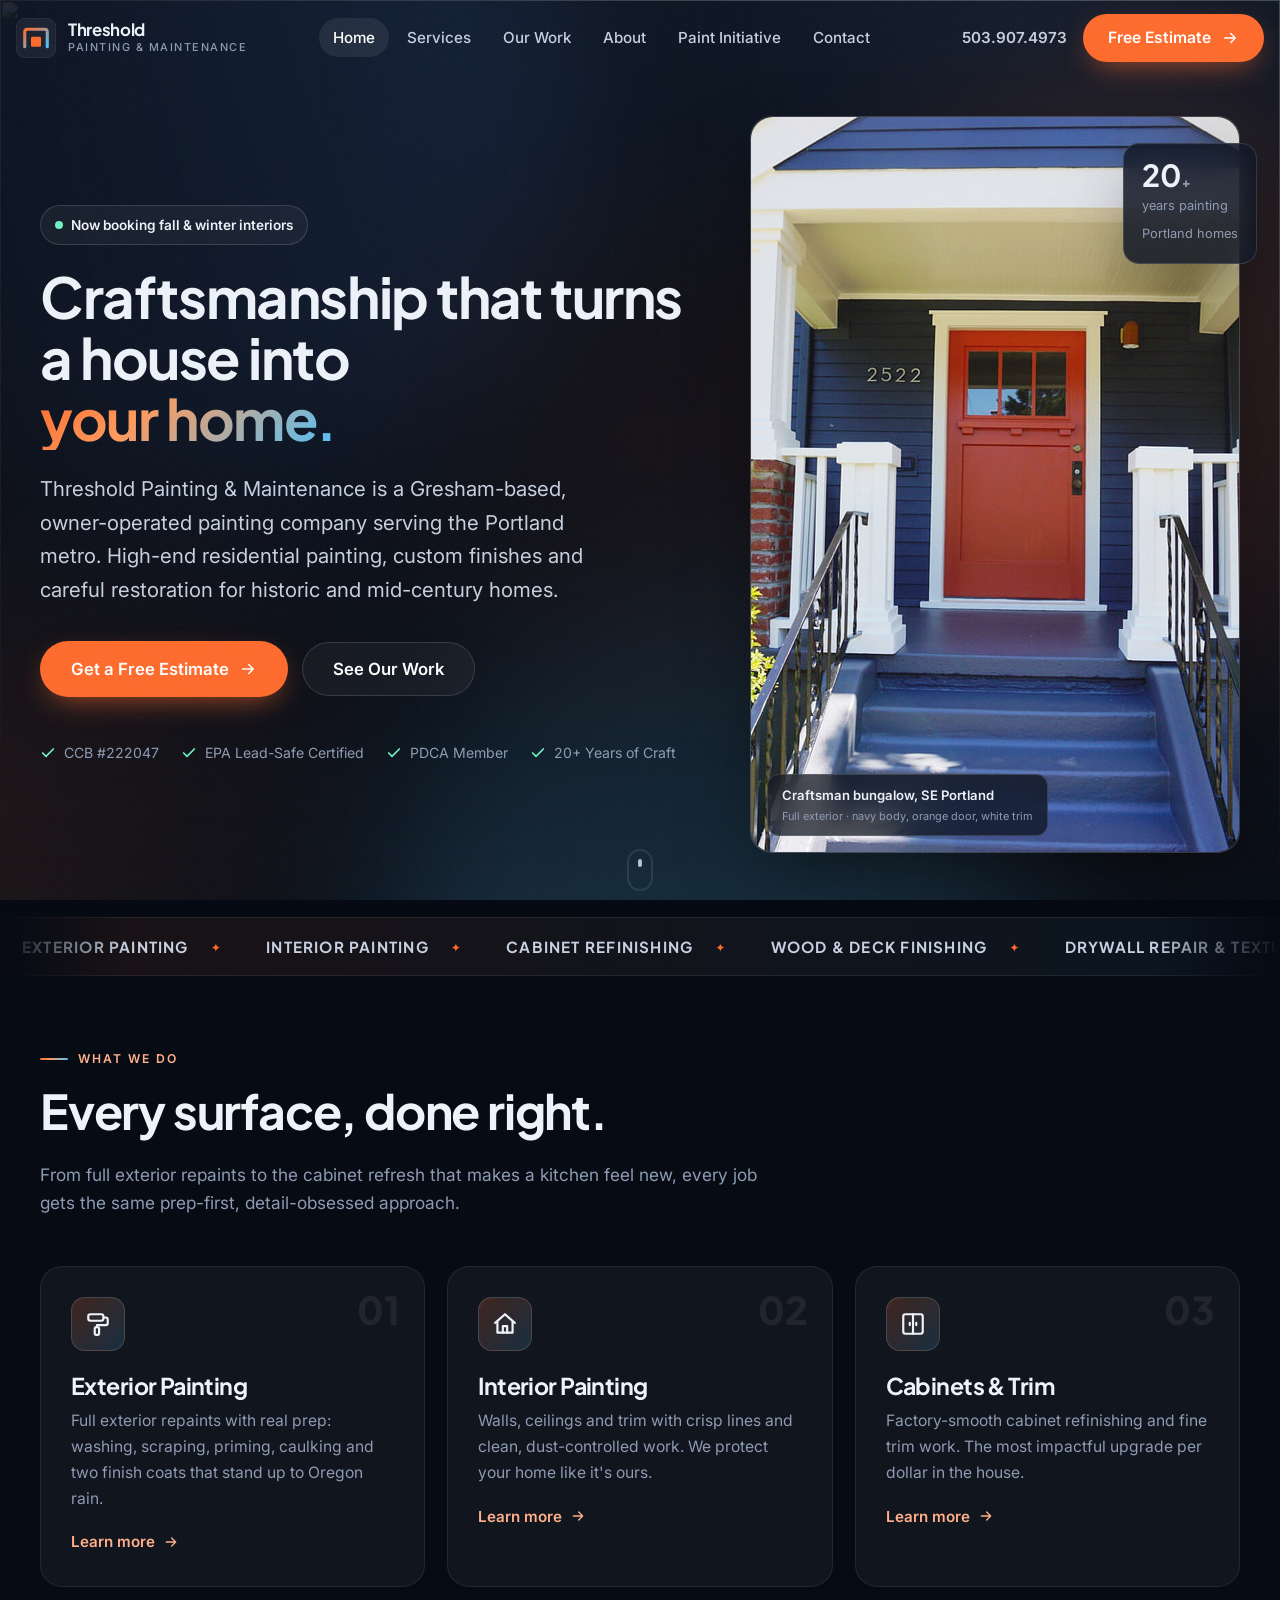
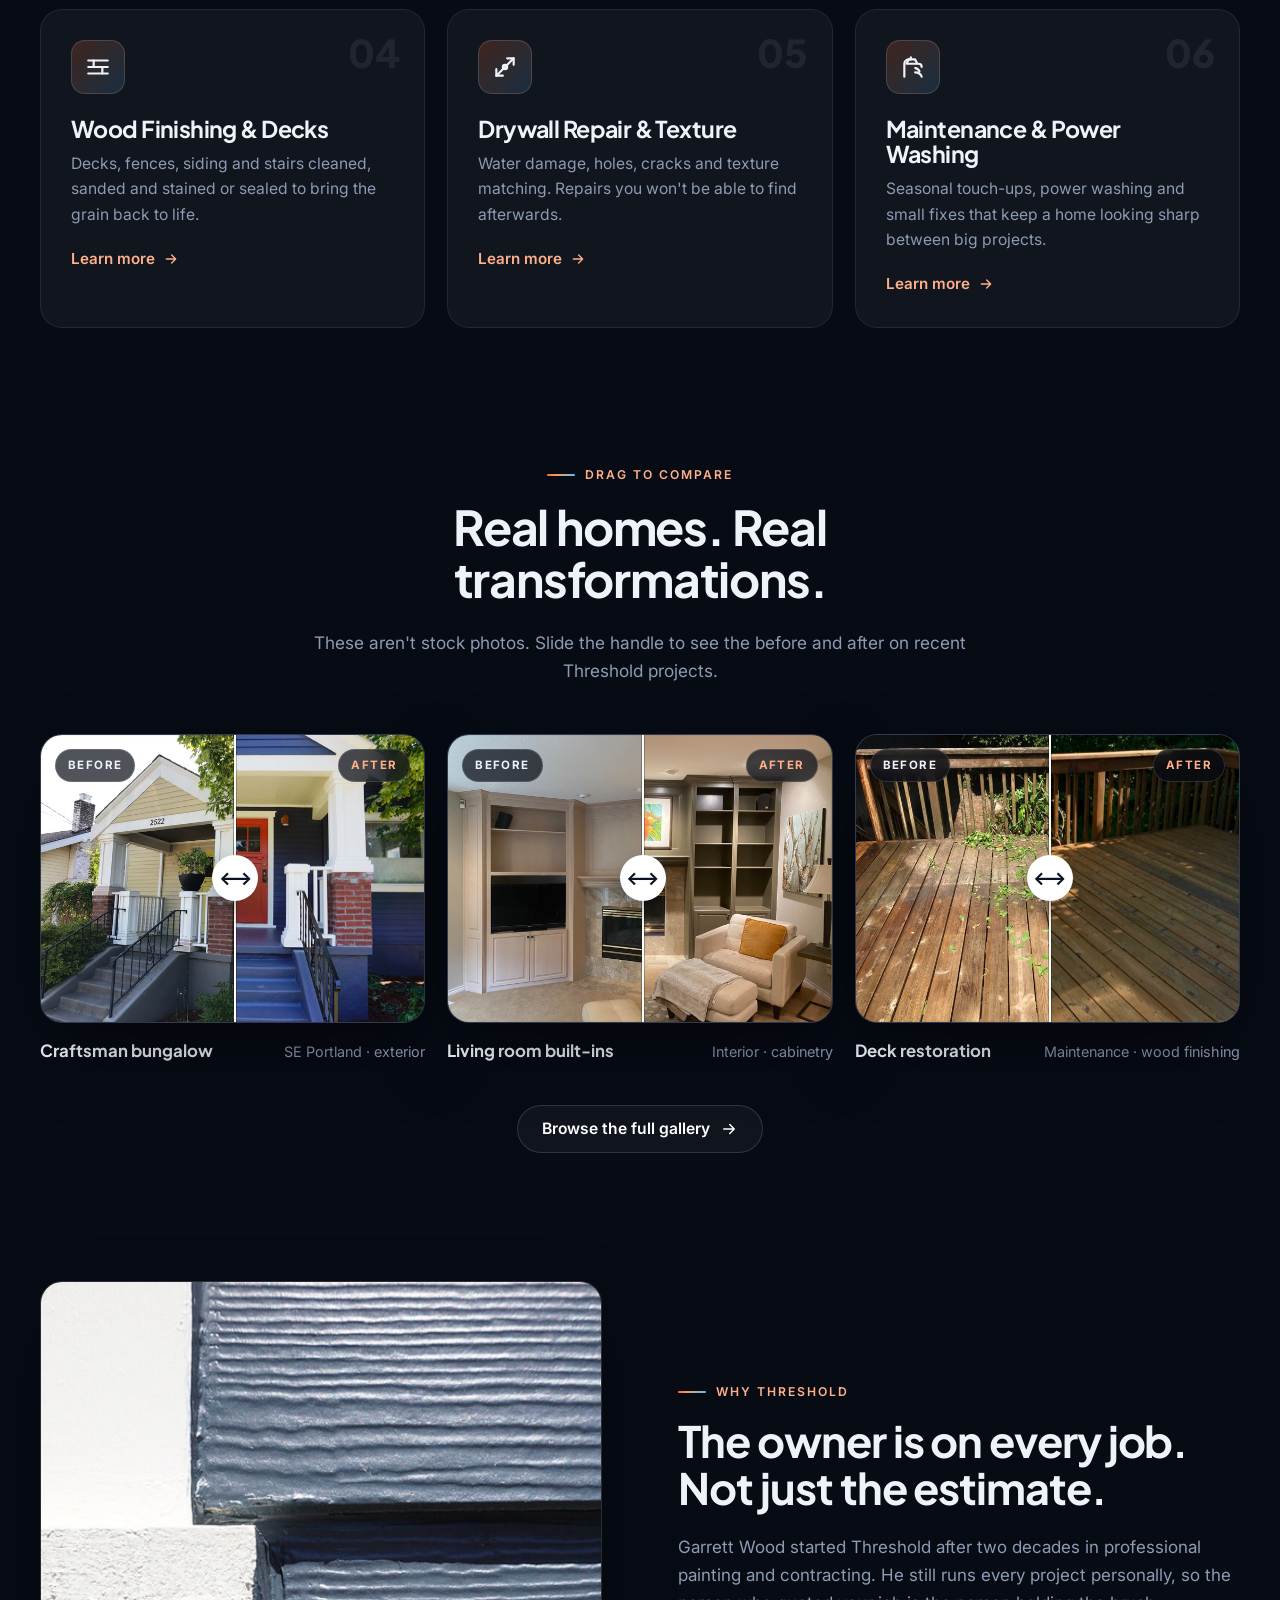
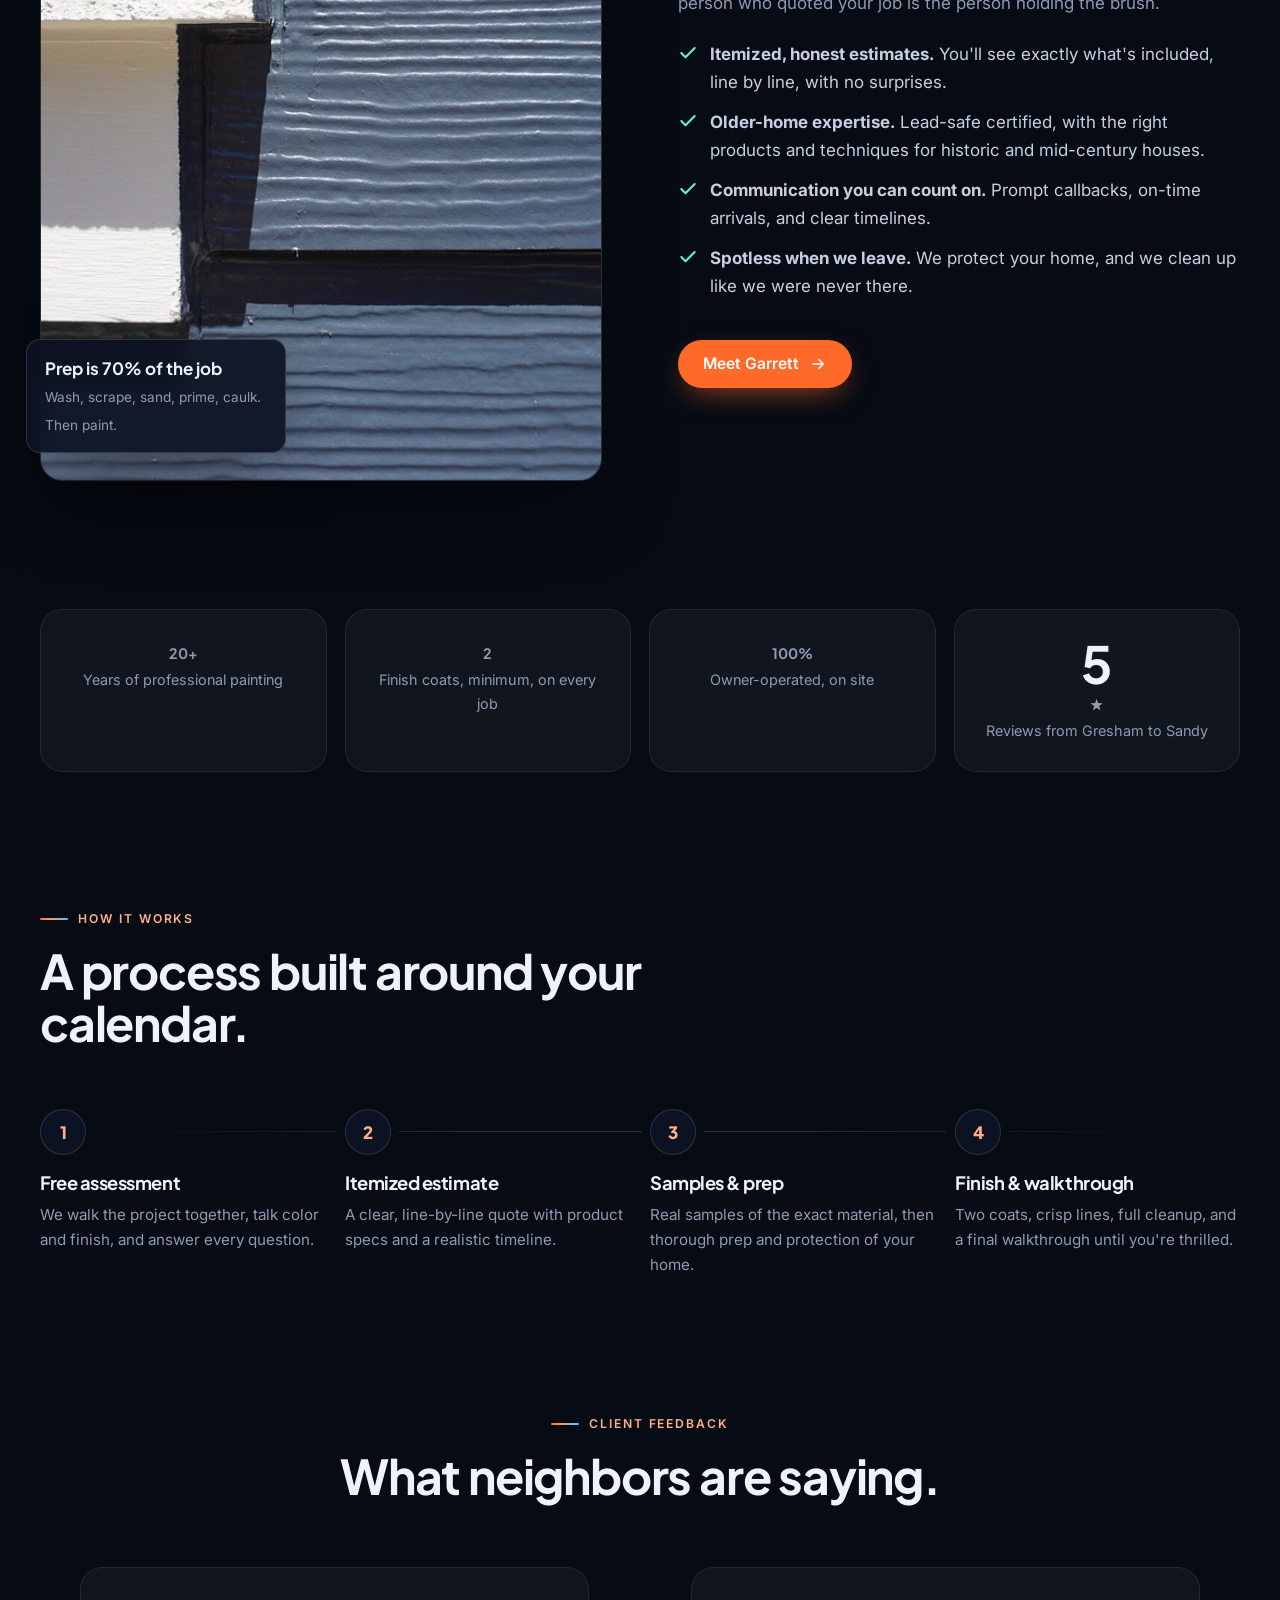
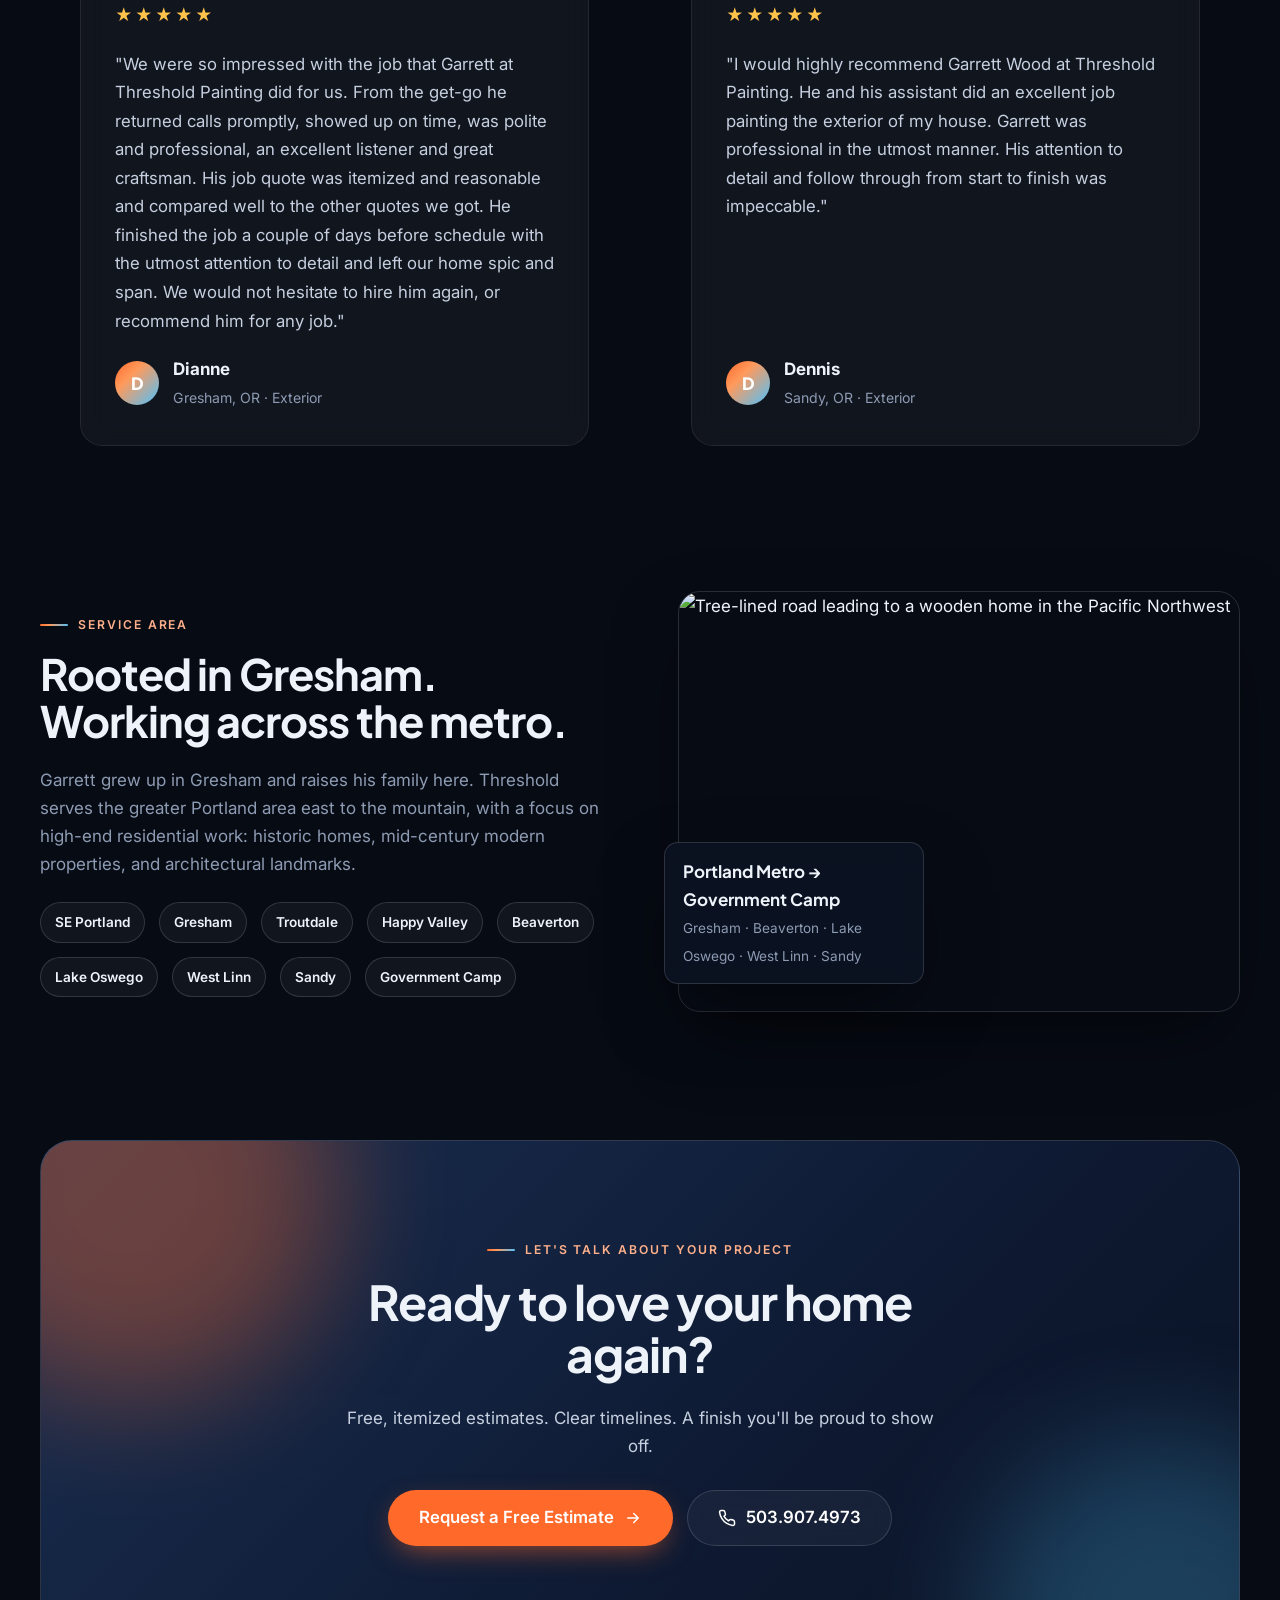
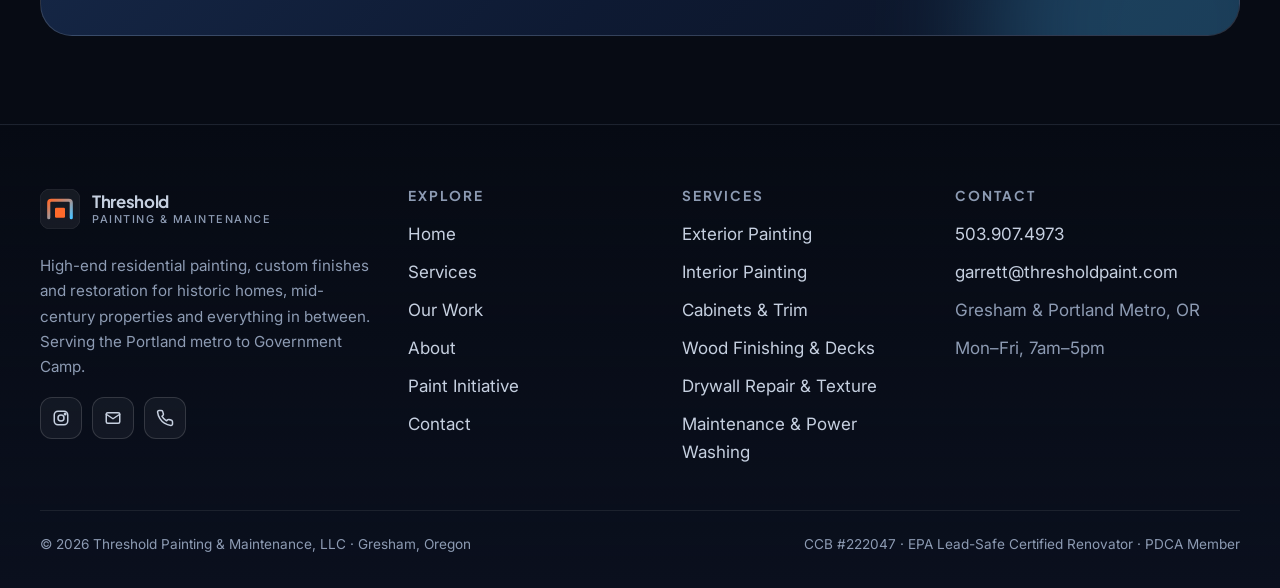
==== commit 99c9fa90: "Design pass 2.0: cleaner display font, uniform section rhythm, faded page headers - Swap Syne for Pl" ====
--- a/index.html
+++ b/index.html
@@ -18,7 +18,7 @@
 <link rel="preconnect" href="https://fonts.googleapis.com">
 <link rel="preconnect" href="https://fonts.gstatic.com" crossorigin>
 <link rel="preconnect" href="https://images.unsplash.com">
-<link href="https://fonts.googleapis.com/css2?family=Syne:wght@700;800&family=Inter:wght@400;500;600&display=swap" rel="stylesheet">
+<link href="https://fonts.googleapis.com/css2?family=Plus+Jakarta+Sans:wght@600;700;800&family=Inter:wght@400;500;600&display=swap" rel="stylesheet">
 <link rel="stylesheet" href="assets/css/style.css">
 <script type="application/ld+json">{
   "@context":"https://schema.org","@type":"HousePainter","name":"Threshold Painting & Maintenance, LLC",
@@ -136,11 +136,11 @@
   </div>
 </section>
 
-<section class="section" style="padding-top:0">
+<section class="section">
   <div class="container">
     <div class="section-head center reveal">
       <span class="eyebrow">Drag to compare</span>
-      <h2>Real homes. Real results.</h2>
+      <h2>Real homes. Real transformations.</h2>
       <p>These aren't stock photos. Slide the handle to see the before and after on recent Threshold projects.</p>
     </div>
     <div class="grid grid-3">
@@ -179,7 +179,7 @@
   </div>
 </section>
 
-<section class="section" style="padding-top:0">
+<section class="section">
   <div class="container">
     <div class="split">
       <div class="split-media reveal-l">
@@ -202,7 +202,7 @@
   </div>
 </section>
 
-<section class="section" style="padding-top:0">
+<section class="section">
   <div class="container">
     <div class="stats">
       <div class="stat glass reveal" style="--d:0s"><strong><span data-count="20" data-suffix="+">20+</span></strong><span>Years of professional painting</span></div>
@@ -213,7 +213,7 @@
   </div>
 </section>
 
-<section class="section" style="padding-top:0">
+<section class="section">
   <div class="container">
     <div class="section-head reveal">
       <span class="eyebrow">How it works</span>
@@ -228,7 +228,7 @@
   </div>
 </section>
 
-<section class="section" style="padding-top:0" id="reviews">
+<section class="section" id="reviews">
   <div class="container">
     <div class="section-head center reveal">
       <span class="eyebrow">Client feedback</span>
@@ -249,7 +249,7 @@
   </div>
 </section>
 
-<section class="section" style="padding-top:0">
+<section class="section">
   <div class="container">
     <div class="split reverse">
       <div class="split-media reveal-l">
--- a/assets/css/style.css
+++ b/assets/css/style.css
@@ -27,7 +27,7 @@
   --radius: 22px;
   --radius-sm: 14px;
   --nav-h: 76px;
-  --font-display: "Syne", "Inter", system-ui, sans-serif;
+  --font-display: "Plus Jakarta Sans", "Inter", system-ui, sans-serif;
   --font-body: "Inter", system-ui, -apple-system, "Segoe UI", Roboto, sans-serif;
   --ease: cubic-bezier(0.22, 1, 0.36, 1);
   --mx: 50vw;
@@ -53,14 +53,14 @@
 
 h1, h2, h3, h4 {
   font-family: var(--font-display);
-  font-weight: 800;
-  line-height: 1.05;
-  letter-spacing: -0.02em;
+  font-weight: 700;
+  line-height: 1.08;
+  letter-spacing: -0.025em;
   margin: 0 0 0.5em;
 }
-h1 { font-size: clamp(2.6rem, 7vw, 5.6rem); }
-h2 { font-size: clamp(2rem, 4.6vw, 3.6rem); }
-h3 { font-size: clamp(1.25rem, 2.2vw, 1.6rem); }
+h1 { font-size: clamp(2.6rem, 6vw, 4.8rem); }
+h2 { font-size: clamp(1.9rem, 3.8vw, 3rem); }
+h3 { font-size: clamp(1.2rem, 1.9vw, 1.45rem); }
 p { margin: 0 0 1.1em; }
 .lead { font-size: clamp(1.05rem, 1.6vw, 1.3rem); color: var(--ink-2); }
 .muted { color: var(--muted); }
@@ -73,16 +73,16 @@
 
 .container { width: min(1200px, 100% - 32px); margin-inline: auto; }
 .container-wide { width: min(1440px, 100% - 32px); margin-inline: auto; }
-.section { padding: clamp(72px, 10vw, 140px) 0; position: relative; }
-.section-tight { padding: clamp(48px, 6vw, 90px) 0; }
+.section { padding: clamp(40px, 5vw, 72px) 0; position: relative; }
+.section-tight { padding: clamp(40px, 5vw, 72px) 0; }
 
 /* Eyebrow label */
 .eyebrow {
   display: inline-flex; align-items: center; gap: 10px;
-  font-family: var(--font-display);
-  font-size: 0.78rem; font-weight: 700; letter-spacing: 0.18em; text-transform: uppercase;
+  font-family: var(--font-body);
+  font-size: 0.76rem; font-weight: 600; letter-spacing: 0.16em; text-transform: uppercase;
   color: var(--accent-2);
-  margin-bottom: 18px;
+  margin-bottom: 16px;
 }
 .eyebrow::before {
   content: ""; width: 28px; height: 2px; background: var(--grad); border-radius: 2px;
@@ -140,9 +140,9 @@
   border-color: var(--line);
 }
 .nav .container-wide { display: flex; align-items: center; justify-content: space-between; gap: 24px; }
-.brand { display: flex; align-items: center; gap: 12px; font-family: var(--font-display); font-weight: 800; letter-spacing: -0.01em; }
+.brand { display: flex; align-items: center; gap: 12px; font-family: var(--font-display); font-weight: 700; letter-spacing: -0.02em; }
 .brand-mark { width: 40px; height: 40px; flex: none; }
-.brand-text { line-height: 1.05; font-size: 1rem; }
+.brand-text { line-height: 1.05; font-size: 1.05rem; }
 .brand-text small { display: block; font-family: var(--font-body); font-weight: 500; font-size: 0.68rem; letter-spacing: 0.14em; text-transform: uppercase; color: var(--muted); margin-top: 3px; }
 .nav-links { display: flex; align-items: center; gap: 4px; list-style: none; margin: 0; padding: 0; }
 .nav-links a {
@@ -187,7 +187,7 @@
 body.nav-open .drawer li:nth-child(5) { transition-delay: 0.2s; }
 body.nav-open .drawer li:nth-child(6) { transition-delay: 0.25s; }
 body.nav-open .drawer li:nth-child(7) { transition-delay: 0.3s; }
-.drawer a { display: block; padding: 12px; font-family: var(--font-display); font-size: clamp(1.8rem, 7vw, 2.6rem); font-weight: 800; }
+.drawer a { display: block; padding: 12px; font-family: var(--font-display); font-size: clamp(1.7rem, 6.5vw, 2.4rem); font-weight: 700; }
 .drawer a[aria-current="page"] { color: var(--accent-2); }
 .drawer .drawer-meta { margin-top: 28px; color: var(--muted); font-size: 0.95rem; display: grid; gap: 6px; text-align: center; }
 .drawer .drawer-meta a { font: inherit; color: var(--ink); padding: 4px; }
@@ -220,7 +220,7 @@
    -------------------------------------------------------------------------- */
 .hero {
   position: relative; min-height: 100svh; display: flex; align-items: center;
-  padding: calc(var(--nav-h) + 40px) 0 80px; overflow: hidden;
+  padding: calc(var(--nav-h) + 40px) 0 64px; overflow: hidden;
 }
 .hero-bg {
   position: absolute; inset: 0; z-index: -1;
@@ -234,11 +234,12 @@
 @keyframes hero-zoom { to { transform: scale(1); } }
 .hero-bg::after {
   content: ""; position: absolute; inset: 0;
-  background: linear-gradient(180deg, rgba(7, 11, 20, 0.35) 0%, rgba(7, 11, 20, 0.55) 55%, var(--bg) 100%),
+  background: linear-gradient(180deg, rgba(7, 11, 20, 0.3) 0%, rgba(7, 11, 20, 0.5) 60%, rgba(7, 11, 20, 0.85) 100%),
               linear-gradient(90deg, rgba(7, 11, 20, 0.7) 0%, transparent 60%);
 }
+.hero-bg { -webkit-mask-image: linear-gradient(180deg, #000 55%, transparent 100%); mask-image: linear-gradient(180deg, #000 55%, transparent 100%); }
 .hero-grid { display: grid; grid-template-columns: minmax(0, 1.15fr) minmax(0, 0.85fr); gap: 48px; align-items: center; }
-.hero h1 { font-size: clamp(2.3rem, 3.6vw, 3.8rem); }
+.hero h1 { font-size: clamp(2.4rem, 4.4vw, 4.4rem); }
 .hero h1 { margin-bottom: 22px; }
 .hero h1 .line { display: block; }
 .hero .lead { max-width: 560px; margin-bottom: 34px; }
@@ -281,7 +282,7 @@
 @media (max-width: 960px) {
   .hero { min-height: auto; padding-top: calc(var(--nav-h) + 24px); }
   .hero-grid { grid-template-columns: minmax(0, 1fr); gap: 36px; }
-  .hero h1 { font-size: clamp(1.6rem, 7.4vw, 3.4rem); }
+  .hero h1 { font-size: clamp(2rem, 9.4vw, 3.6rem); }
   .hero-stat { right: 10px; top: 12px; padding: 12px 14px; }
   .scroll-cue { display: none; }
 }
@@ -299,7 +300,7 @@
 .marquee:hover .marquee-track { animation-play-state: paused; }
 .marquee-track span {
   display: inline-flex; align-items: center; gap: 22px; padding: 0 22px;
-  font-family: var(--font-display); font-weight: 700; font-size: 1.05rem; letter-spacing: 0.04em; text-transform: uppercase; color: var(--ink-2);
+  font-family: var(--font-display); font-weight: 700; font-size: 0.95rem; letter-spacing: 0.08em; text-transform: uppercase; color: var(--ink-2);
 }
 .marquee-track span::after { content: "✦"; color: var(--accent); font-size: 0.8em; }
 @keyframes marquee { to { transform: translateX(-50%); } }
@@ -312,7 +313,7 @@
   backdrop-filter: blur(14px); -webkit-backdrop-filter: blur(14px);
   border-radius: var(--radius);
 }
-.section-head { max-width: 760px; margin-bottom: clamp(36px, 5vw, 64px); }
+.section-head { max-width: 720px; margin-bottom: clamp(28px, 4vw, 48px); }
 .section-head.center { margin-inline: auto; text-align: center; }
 .section-head.center .eyebrow { justify-content: center; }
 .section-head p { color: var(--muted); font-size: 1.08rem; }
@@ -354,7 +355,7 @@
 .card .card-link { display: inline-flex; align-items: center; gap: 8px; margin-top: 18px; font-weight: 600; color: var(--accent-2); font-size: 0.95rem; }
 .card .card-link svg { width: 16px; height: 16px; transition: transform 0.3s var(--ease); }
 .card:hover .card-link svg { transform: translateX(4px); }
-.card-num { position: absolute; right: 22px; top: 18px; font-family: var(--font-display); font-weight: 800; font-size: 3rem; color: rgba(255, 255, 255, 0.05); line-height: 1; }
+.card-num { position: absolute; right: 24px; top: 24px; font-family: var(--font-display); font-weight: 800; font-size: 2.4rem; color: rgba(255, 255, 255, 0.07); line-height: 1; }
 
 /* --------------------------------------------------------------------------
    Before / After slider
@@ -393,7 +394,7 @@
    -------------------------------------------------------------------------- */
 .stats { display: grid; grid-template-columns: repeat(4, minmax(0, 1fr)); gap: 18px; }
 .stat { padding: 28px 24px; text-align: center; }
-.stat strong { display: block; font-family: var(--font-display); font-size: clamp(2.2rem, 4vw, 3.4rem); font-weight: 800; line-height: 1; }
+.stat strong { display: block; font-family: var(--font-display); font-size: clamp(2.2rem, 4vw, 3.2rem); font-weight: 700; line-height: 1; }
 .stat span { display: block; margin-top: 8px; color: var(--muted); font-size: 0.9rem; }
 @media (max-width: 760px) { .stats { grid-template-columns: repeat(2, minmax(0, 1fr)); } }
 
@@ -466,18 +467,19 @@
 .cta-band::before { width: 420px; height: 420px; left: -120px; top: -160px; background: var(--accent); opacity: 0.35; }
 .cta-band::after { width: 380px; height: 380px; right: -120px; bottom: -180px; background: var(--sky); opacity: 0.25; }
 .cta-band > * { position: relative; z-index: 1; }
-.cta-band h2 { max-width: 760px; margin-inline: auto; }
+.cta-band h2 { max-width: 640px; margin-inline: auto; }
 .cta-band p { color: var(--ink-2); max-width: 600px; margin: 0 auto 30px; }
 .cta-band .hero-actions { justify-content: center; }
 
 /* --------------------------------------------------------------------------
    Page hero (inner pages)
    -------------------------------------------------------------------------- */
-.page-hero { position: relative; padding: calc(var(--nav-h) + clamp(48px, 8vw, 110px)) 0 clamp(40px, 6vw, 80px); overflow: hidden; }
-.page-hero .bg { position: absolute; inset: 0; z-index: -1; }
+.page-hero { position: relative; padding: calc(var(--nav-h) + clamp(40px, 7vw, 96px)) 0 clamp(32px, 5vw, 64px); overflow: hidden; }
+.page-hero .bg { position: absolute; inset: 0; z-index: -1; -webkit-mask-image: linear-gradient(180deg, #000 40%, transparent 100%); mask-image: linear-gradient(180deg, #000 40%, transparent 100%); }
 .page-hero .bg img { width: 100%; height: 100%; object-fit: cover; opacity: 0.28; }
-.page-hero .bg::after { content: ""; position: absolute; inset: 0; background: linear-gradient(180deg, rgba(7, 11, 20, 0.2), var(--bg)); }
-.page-hero h1 { font-size: clamp(2.4rem, 6vw, 4.6rem); max-width: 900px; }
+.page-hero .bg::after { content: ""; position: absolute; inset: 0; background: linear-gradient(180deg, rgba(7, 11, 20, 0.25), rgba(7, 11, 20, 0.7)); }
+.page-hero + .section { padding-top: clamp(8px, 2vw, 24px); }
+.page-hero h1 { font-size: clamp(2.3rem, 5vw, 4rem); max-width: 860px; }
 .page-hero .lead { max-width: 640px; }
 .crumbs { display: flex; gap: 8px; color: var(--muted); font-size: 0.85rem; margin-bottom: 20px; }
 .crumbs a:hover { color: #fff; }
@@ -528,10 +530,12 @@
 /* --------------------------------------------------------------------------
    Service detail rows
    -------------------------------------------------------------------------- */
-.service-row { display: grid; grid-template-columns: minmax(0,1fr) minmax(0,1fr); gap: clamp(28px, 5vw, 70px); align-items: center; padding: clamp(40px, 6vw, 80px) 0; border-top: 1px solid var(--line); }
+.service-row { display: grid; grid-template-columns: minmax(0,1fr) minmax(0,1fr); gap: clamp(28px, 5vw, 70px); align-items: center; padding: clamp(36px, 5vw, 64px) 0; border-top: 1px solid var(--line); }
+.grid + .service-row { border-top: 0; padding-top: 8px; }
 .service-row:nth-child(even) .service-media { order: -1; }
 .service-media img { border-radius: var(--radius); aspect-ratio: 4 / 3; object-fit: cover; width: 100%; border: 1px solid var(--line-2); box-shadow: var(--shadow); }
-.service-row h2 { font-size: clamp(1.7rem, 3.4vw, 2.6rem); }
+.service-row h2 { font-size: clamp(1.6rem, 3vw, 2.3rem); }
+.split h2 { font-size: clamp(1.8rem, 3.4vw, 2.7rem); }
 .service-row .tags { display: flex; flex-wrap: wrap; gap: 8px; margin-top: 18px; }
 .service-row .tags span { padding: 7px 12px; border-radius: 999px; background: var(--glass); border: 1px solid var(--line); font-size: 0.82rem; color: var(--ink-2); }
 @media (max-width: 860px) { .service-row { grid-template-columns: minmax(0, 1fr); } .service-row:nth-child(even) .service-media { order: 0; } }
@@ -576,13 +580,13 @@
 .post-card:hover img { transform: scale(1.04); }
 .post-card .body { padding: 26px; display: flex; flex-direction: column; gap: 10px; flex: 1; }
 .post-card .meta { font-size: 0.8rem; color: var(--muted); letter-spacing: 0.06em; text-transform: uppercase; font-weight: 600; }
-.post-card h3 { font-size: 1.3rem; }
+.post-card h3 { font-size: 1.25rem; line-height: 1.25; }
 .post-card p { flex: 1; }
 .post-card .media { overflow: hidden; }
 
 .article { width: min(760px, 100% - 32px); margin-inline: auto; }
 .article-hero img { border-radius: var(--radius); aspect-ratio: 16 / 8; object-fit: cover; width: 100%; border: 1px solid var(--line-2); box-shadow: var(--shadow); margin-bottom: 40px; }
-.article h2 { font-size: clamp(1.5rem, 2.8vw, 2.1rem); margin-top: 2.2em; }
+.article h2 { font-size: clamp(1.45rem, 2.6vw, 1.9rem); margin-top: 2em; }
 .article h3 { font-size: 1.2rem; margin-top: 1.8em; color: var(--accent-2); }
 .article p, .article li { color: var(--ink-2); font-size: 1.08rem; line-height: 1.8; }
 .article ul { padding-left: 1.2em; }
@@ -609,7 +613,7 @@
 /* --------------------------------------------------------------------------
    Footer
    -------------------------------------------------------------------------- */
-.footer { border-top: 1px solid var(--line); padding: 64px 0 32px; margin-top: 40px; background: linear-gradient(180deg, transparent, rgba(12, 18, 34, 0.7)); }
+.footer { border-top: 1px solid var(--line); padding: 64px 0 32px; margin-top: 24px; background: linear-gradient(180deg, transparent, rgba(12, 18, 34, 0.7)); }
 .footer-grid { display: grid; grid-template-columns: 1.4fr 1fr 1fr 1.2fr; gap: 36px; }
 .footer h4 { font-size: 0.85rem; letter-spacing: 0.14em; text-transform: uppercase; color: var(--muted); margin-bottom: 16px; }
 .footer ul { list-style: none; padding: 0; margin: 0; display: grid; gap: 10px; }
